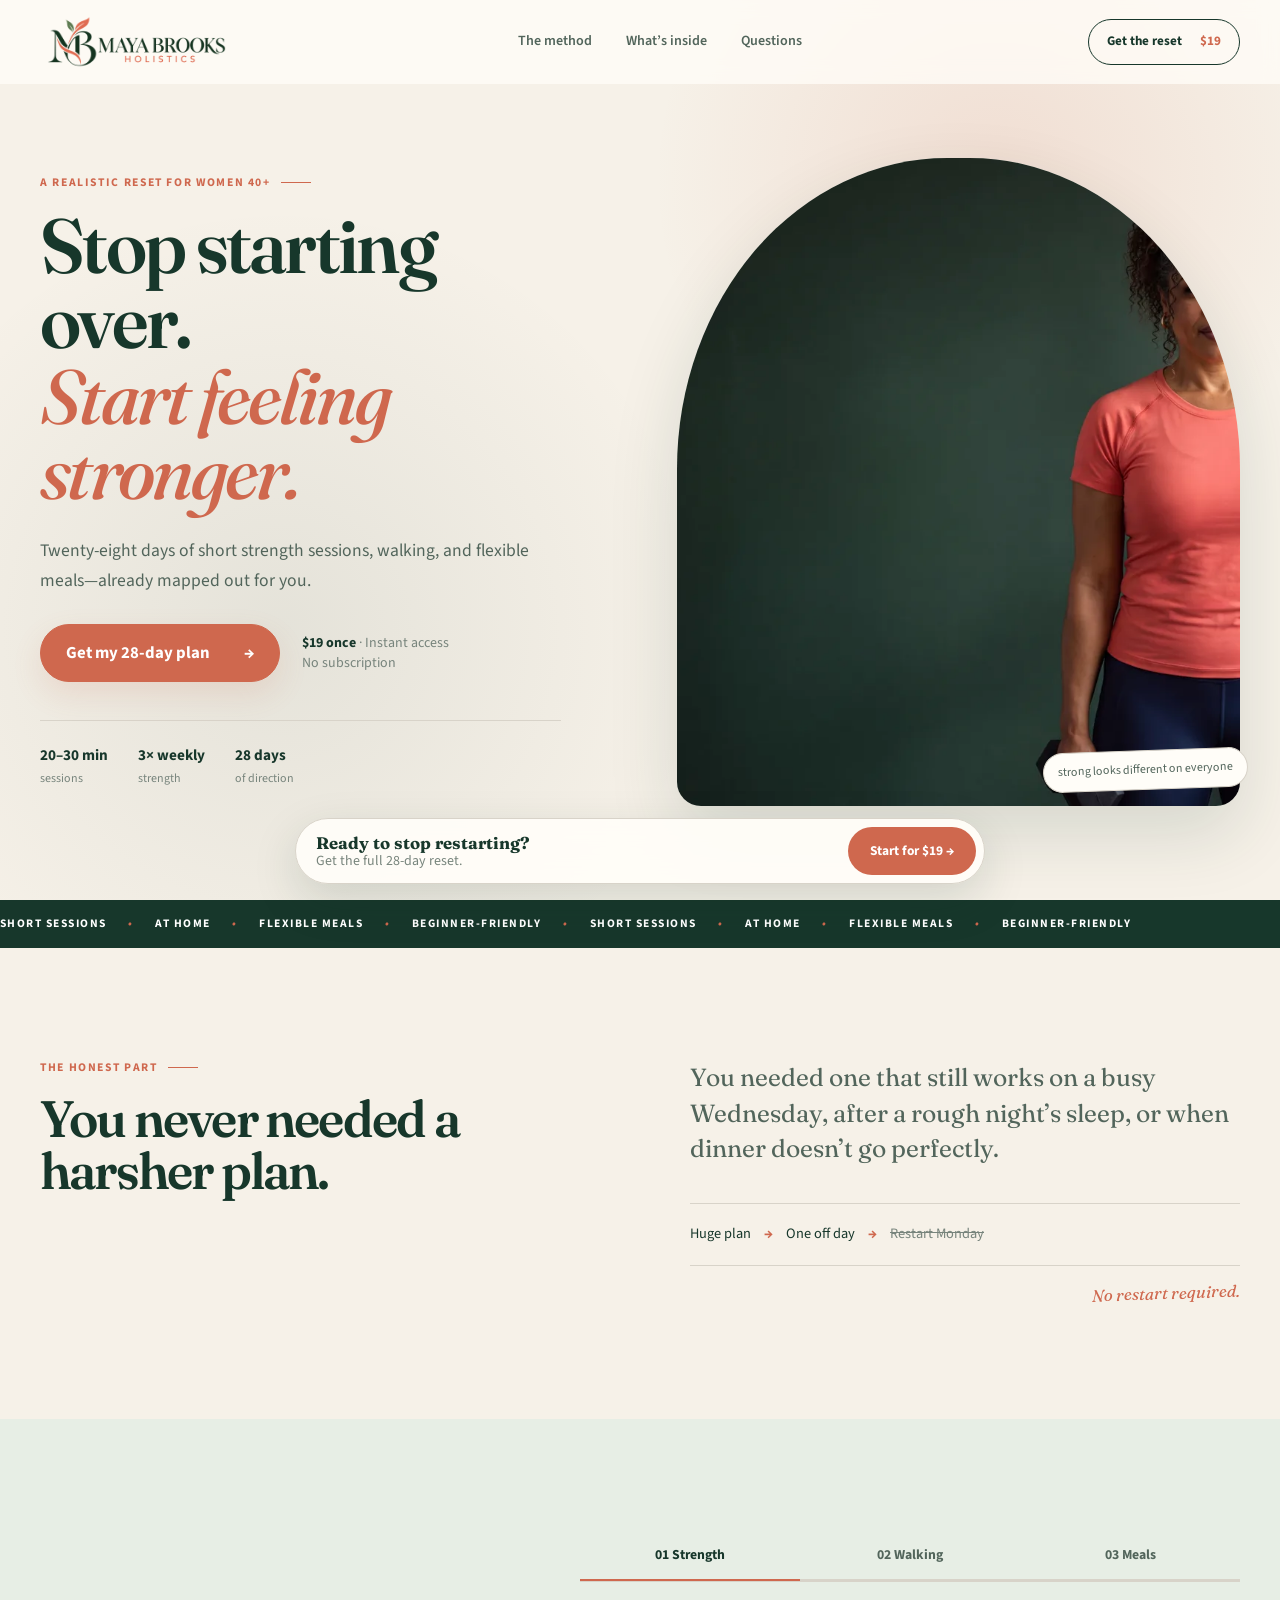
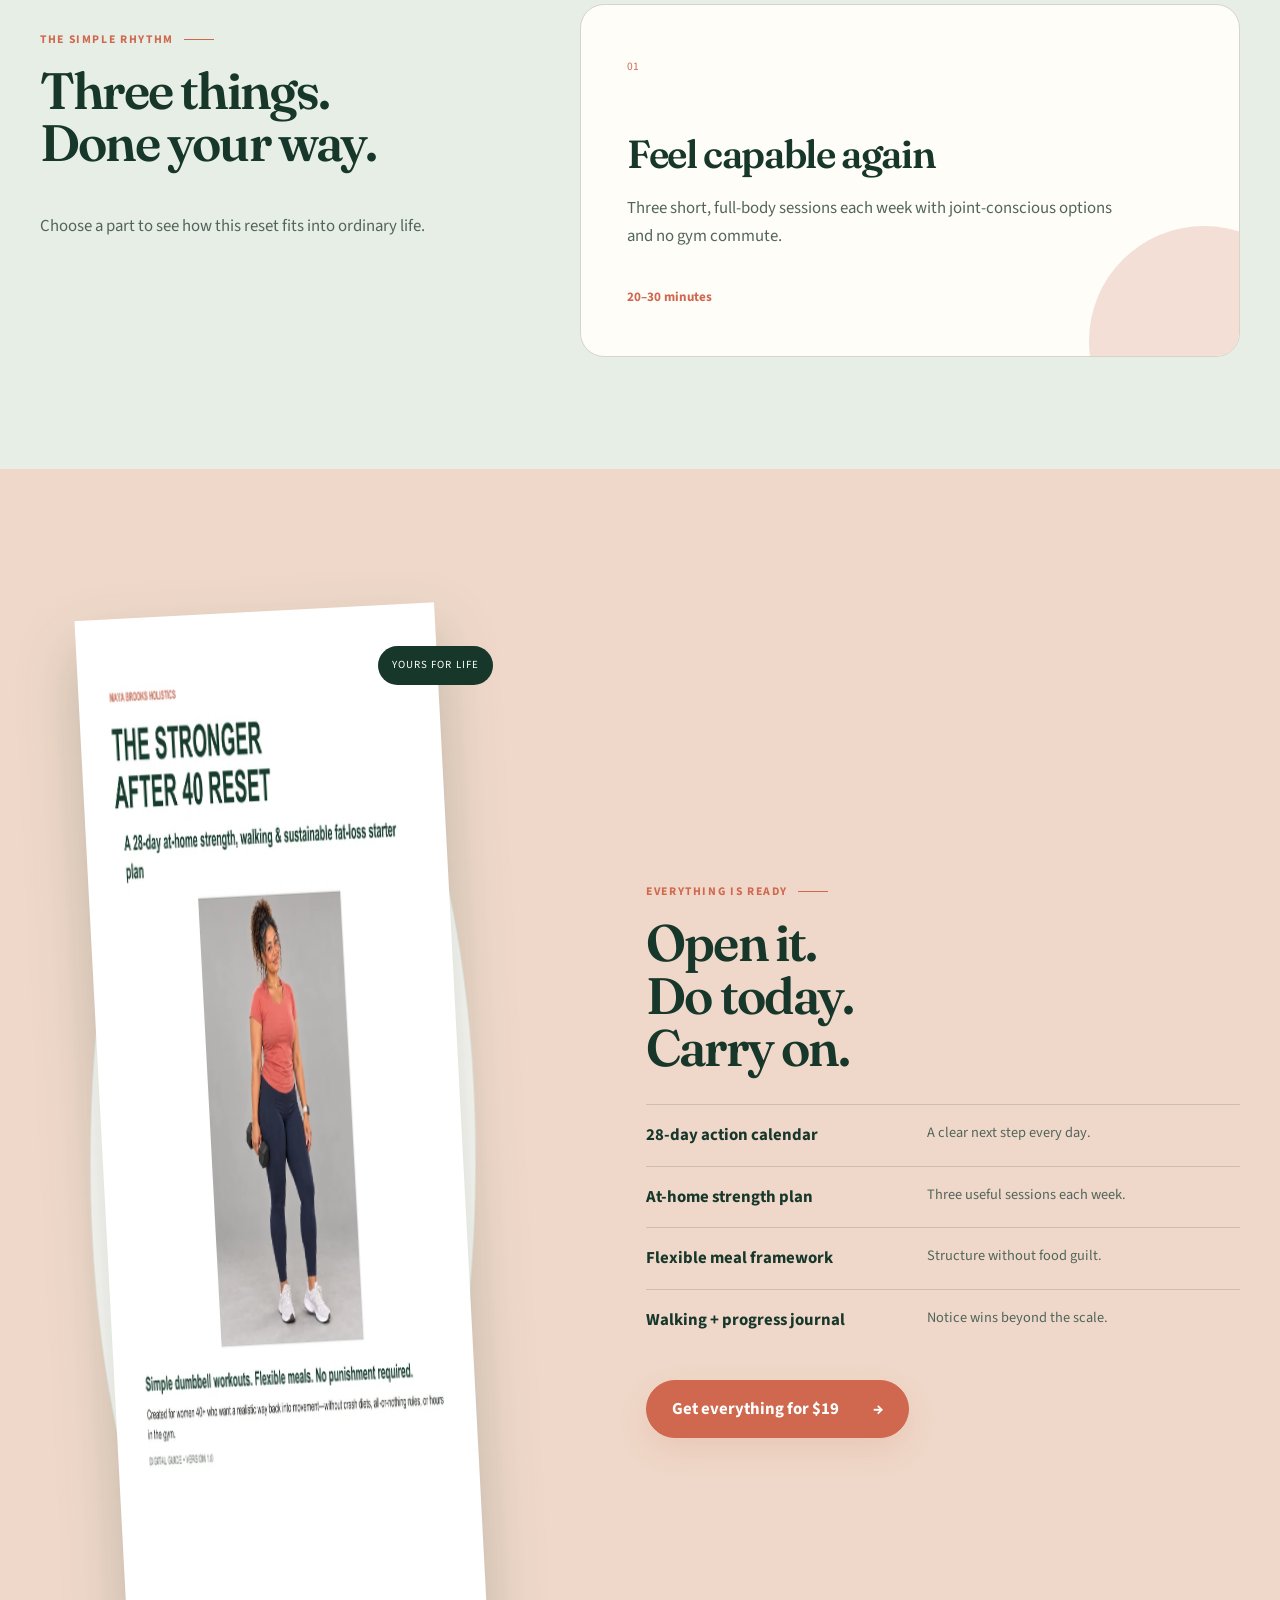
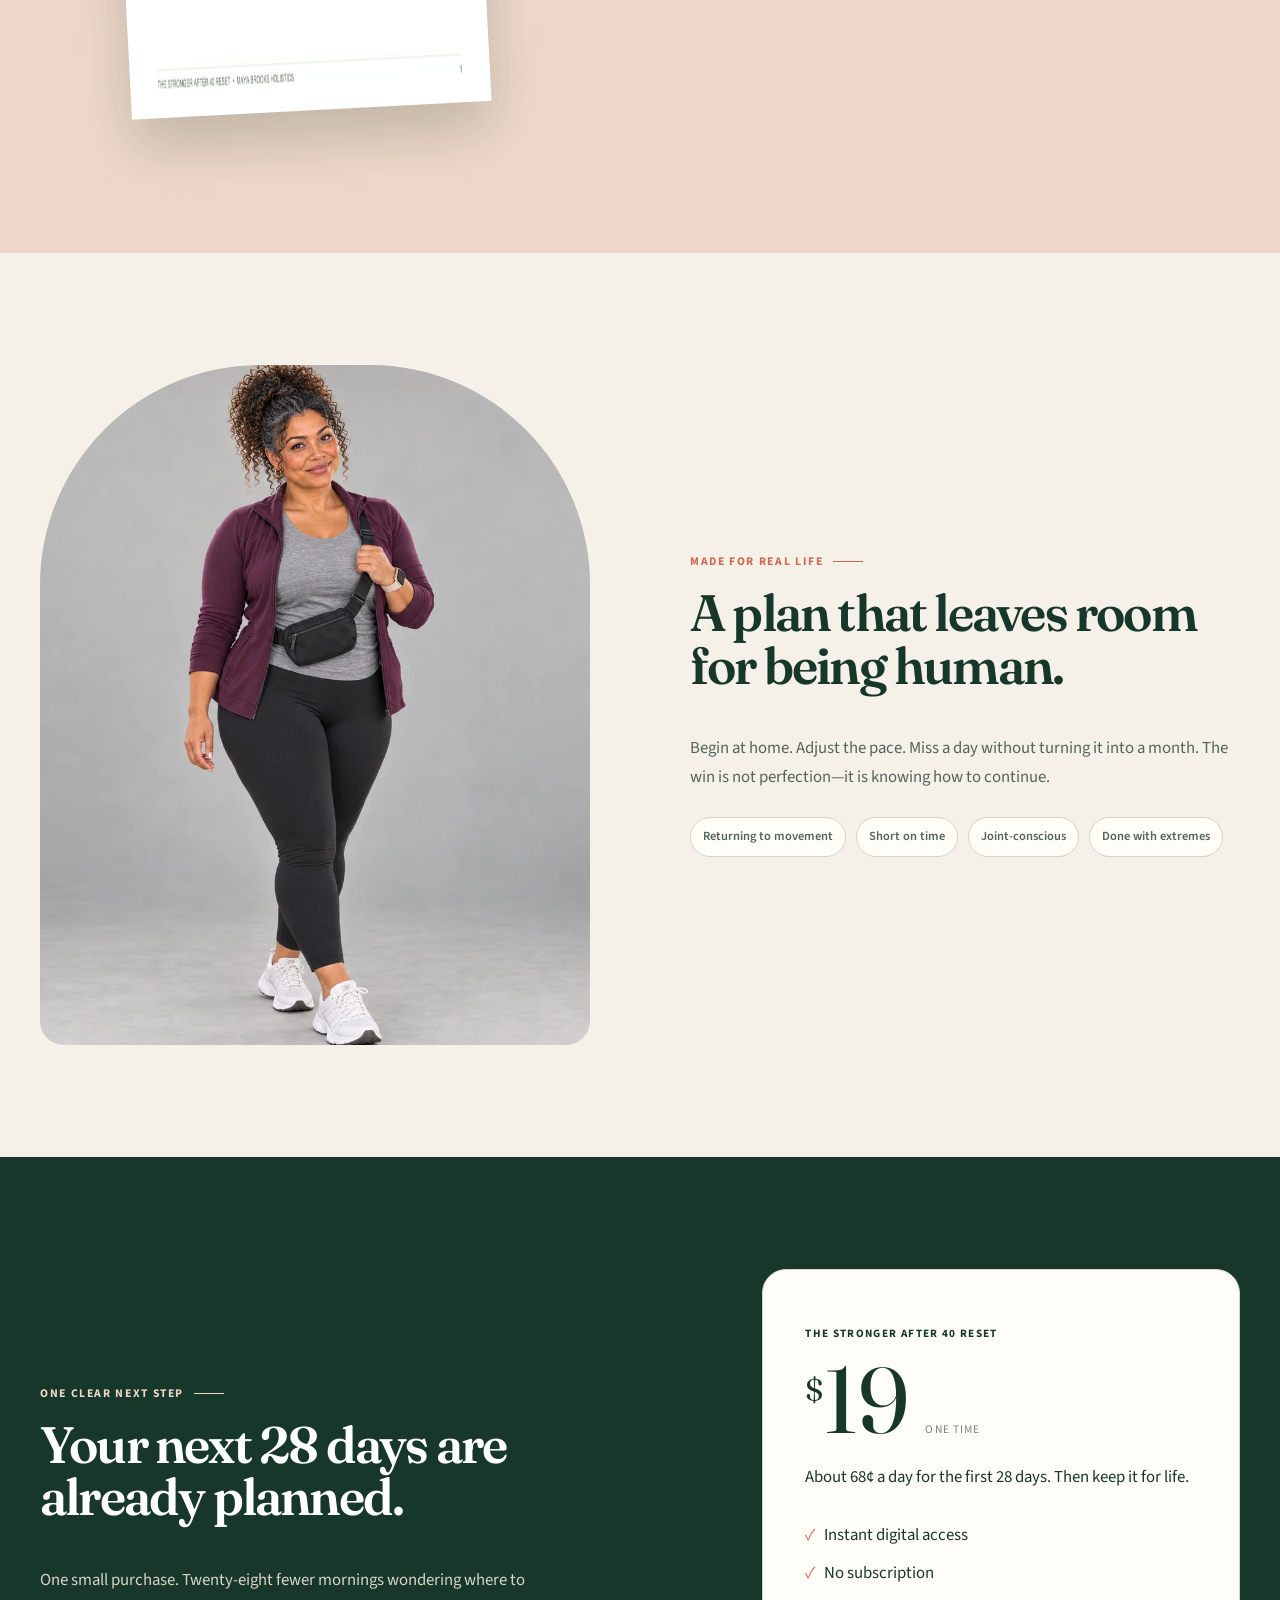
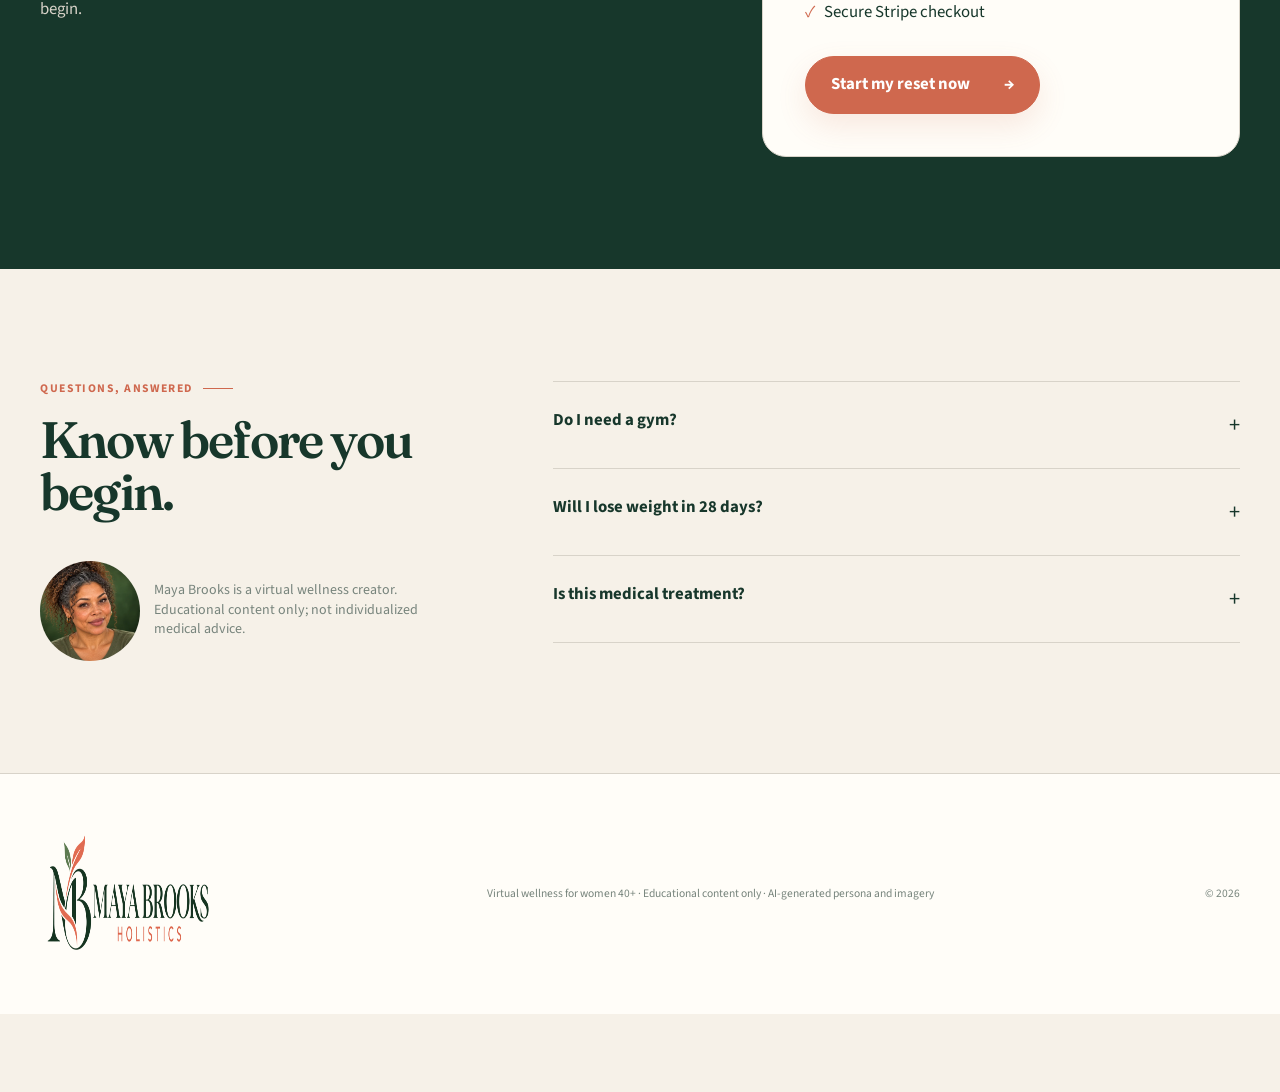
==== index.html @ c547c0dd "Rebuild site with warm editorial design system" ====
<!doctype html>
<html lang="en">
<head>
  <meta charset="utf-8"><meta name="viewport" content="width=device-width,initial-scale=1,viewport-fit=cover">
  <meta name="description" content="A beautifully simple 28-day strength, walking and flexible-meals reset for women 40+.">
  <meta property="og:title" content="The Stronger After 40 Reset"><meta property="og:description" content="Stop starting over. Start feeling stronger."><meta property="og:image" content="https://realspotlightpr.github.io/maya-brooks-holistics/assets/maya-hero-desktop.webp">
  <title>The Stronger After 40 Reset | Maya Brooks Holistics</title>
  <script>if(matchMedia('(min-width:901px)').matches)location.replace('desktop.html');</script>
  <link rel="stylesheet" href="design.css?v=1">
</head>
<body class="mobile-page">
  <div class="progress" aria-hidden="true"></div><a class="skip" href="#main">Skip to content</a>
  <header class="nav"><a class="brand" href="#top" aria-label="Maya Brooks Holistics home"><img src="assets/maya-brooks-logo-compact.png" width="450" height="150" alt="Maya Brooks Holistics"></a><a class="nav-buy checkout-link" href="#offer">Get the reset <span>$19</span></a></header>
  <main id="main">
    <section class="mobile-hero" id="top"><div class="mobile-portrait image-zoom"><img class="parallax-image" src="assets/maya-hero-mobile.webp" width="900" height="1200" alt="Maya Brooks, virtual wellness creator" fetchpriority="high"><span class="photo-note">made for real life</span></div><div class="hero-copy reveal"><p class="eyebrow">A realistic reset for women 40+</p><h1 class="hero-title"><span class="hero-word">Stop starting over.</span> <em class="hero-word">Start feeling stronger.</em></h1><p>Twenty-eight days of short strength sessions, walking, and flexible meals—already mapped out for you.</p><a class="button magnet checkout-link" href="#offer">Get my 28-day plan <span>→</span></a><small>One-time $19 payment · Instant access · No subscription</small></div></section>
    <div class="promise-ribbon"><div>Short sessions <i>•</i> At home <i>•</i> Flexible meals <i>•</i> Beginner-friendly <i>•</i> Short sessions <i>•</i> At home <i>•</i> Flexible meals</div></div>
    <section class="intro section"><p class="eyebrow reveal">The honest part</p><h2 class="float-title">You never needed a harsher plan.</h2><p class="reading-copy reveal">You needed one that still works on a busy Wednesday, after a rough night’s sleep, or when dinner doesn’t go perfectly.</p><div class="restart-note reveal"><span>Huge plan</span><b>→</b><span>One off day</span><b>→</b><s>Restart Monday</s></div><p class="hand-note">No restart required.</p></section>
    <section class="method section" id="method"><div class="section-heading reveal"><p class="eyebrow">The simple rhythm</p><h2 class="float-title">Three things.<br>Done your way.</h2><p>Tap each part to see how the reset fits into ordinary life.</p></div><div class="method-component reveal"><div class="method-tabs" role="tablist" aria-label="The three parts of the reset"><button class="method-tab" role="tab" aria-selected="true" data-tab="strength">Strength</button><button class="method-tab" role="tab" aria-selected="false" data-tab="walking">Walking</button><button class="method-tab" role="tab" aria-selected="false" data-tab="meals">Meals</button></div><div class="method-panel card" data-panel="strength"><span>01</span><h3>Feel capable again</h3><p>Three short, full-body sessions each week with joint-conscious options and no gym commute.</p><strong>20–30 minutes</strong></div><div class="method-panel card" data-panel="walking" hidden><span>02</span><h3>Build a habit that travels</h3><p>Walking gives you a reliable “I still did something” win on the days life gets crowded.</p><strong>Your pace, your route</strong></div><div class="method-panel card" data-panel="meals" hidden><span>03</span><h3>Eat like a human</h3><p>A flexible plate framework helps you build satisfying meals without banning foods you love.</p><strong>No complicated math</strong></div></div></section>
    <section class="visual-story section"><div class="guide-visual reveal"><div class="soft-orbit" aria-hidden="true"></div><img src="assets/reset-cover.webp" width="800" height="1100" alt="The Stronger After 40 Reset program cover" loading="lazy"><span class="keep-badge">Yours for life</span></div><div class="guide-copy reveal"><p class="eyebrow">Everything is ready</p><h2 class="float-title">Open it.<br>Do today.<br>Carry on.</h2><ul><li><b>28-day action calendar</b><span>Know exactly what comes next.</span></li><li><b>At-home strength plan</b><span>Simple, useful movement.</span></li><li><b>Flexible meal framework</b><span>Structure without food guilt.</span></li><li><b>Walking + progress journal</b><span>Notice wins beyond the scale.</span></li></ul></div></section>
    <section class="fit section"><div class="fit-photo image-zoom reveal"><img src="assets/maya-walking.webp" width="900" height="1200" alt="Maya dressed for an everyday walk" loading="lazy"></div><div class="fit-copy reveal"><p class="eyebrow">This will feel familiar</p><h2 class="float-title">Built for imperfect days.</h2><p>Begin at home. Adjust the pace. Miss a day without turning it into a month. The goal is not perfection—it is knowing how to continue.</p><div class="tags"><span class="tag">Returning to movement</span><span class="tag">Short on time</span><span class="tag">Joint-conscious</span><span class="tag">Done with extremes</span></div></div></section>
    <section class="offer section" id="offer"><p class="eyebrow reveal">One clear next step</p><h2 class="float-title">Your next 28 days are already planned.</h2><div class="price reveal"><sup>$</sup>19 <span>one time</span></div><p class="reveal">About 68¢ a day for the first 28 days. Then keep it for life.</p><a class="button light magnet checkout-link reveal" href="#offer">Start my reset now <span>→</span></a><small>Secure Stripe checkout · Instant digital access</small></section>
    <section class="faq section" id="faq"><p class="eyebrow reveal">Questions, answered</p><h2 class="float-title">Know before you begin.</h2><details><summary>Do I need a gym?<span>+</span></summary><p>No. The sessions are designed for home with simple dumbbells or household alternatives.</p></details><details><summary>Will I lose weight in 28 days?<span>+</span></summary><p>Results vary. The focus is repeatable movement, supportive eating habits, and momentum—not a rapid-weight-loss promise.</p></details><details><summary>Is this medical treatment?<span>+</span></summary><p>No. This is general educational wellness content. Talk with a qualified healthcare professional about injuries or health conditions.</p></details></section>
  </main>
  <footer><img src="assets/maya-brooks-logo-compact.png" width="450" height="150" alt="Maya Brooks Holistics"><p>Maya Brooks is a virtual wellness creator. Educational content only; not individualized medical advice. AI-generated persona and imagery.</p><p>© <span id="year"></span></p></footer>
  <div class="sticky"><span><b>28-Day Reset</b><small>$19 · yours for life</small></span><a class="checkout-link" href="#offer">Start now →</a></div>
  <script src="script.js?v=6"></script>
</body>
</html>
---- design.css ----
@import url('https://fonts.googleapis.com/css2?family=Fraunces:opsz,wght@9..144,500;9..144,600;9..144,700&family=Source+Sans+3:wght@400;500;600;700&display=swap');
:root{--bg:#f6f1e8;--surface:#fffdf8;--surface-alt:#e7eee5;--surface-warm:#efd8c9;--surface-hover:#f9f5ed;--border:#d8d3c9;--border-hover:#a9b8aa;--text:#17372b;--text-secondary:#52655b;--text-tertiary:#77847c;--accent:#cf684e;--accent-hover:#b9543d;--accent-soft:#f3dfd6;--forest:#17372b;--sage:#98ad98;--white:#ffffff;--transparent:transparent;--bg-rgb:246,241,232;--surface-rgb:255,253,248;--accent-rgb:207,104,78;--forest-rgb:23,55,43;--success:#557a5b;--error:#a64035;--warning:#a97432;--serif:"Fraunces",Georgia,serif;--sans:"Source Sans 3",Arial,sans-serif;--max:1200px}
*{box-sizing:border-box}html{scroll-behavior:smooth;scroll-padding-top:92px}body{margin:0;background:var(--bg);color:var(--text);font-family:var(--sans);font-size:1.05rem;line-height:1.7;overflow-x:hidden;padding-bottom:78px}img{display:block;max-width:100%}a{color:inherit}.skip{position:fixed;left:-999px;top:12px;z-index:999;background:var(--surface);padding:12px 16px}.skip:focus{left:12px}.progress{position:fixed;z-index:300;left:0;top:0;width:100%;height:3px;background:var(--accent);transform:scaleX(0);transform-origin:left}.nav{height:84px;position:fixed;z-index:100;inset:0 0 auto;display:flex;align-items:center;justify-content:space-between;padding:0 max(24px,calc((100vw - var(--max))/2));background:rgba(var(--surface-rgb),.78);border-bottom:1px solid var(--transparent);transition:background .3s ease,border-color .3s ease,box-shadow .3s ease;backdrop-filter:blur(10px)}.nav.scrolled{background:rgba(var(--surface-rgb),.94);border-color:var(--border);box-shadow:0 4px 24px rgba(var(--forest-rgb),.06)}.brand img{width:192px;height:auto;filter:none}.nav-links{display:flex;align-items:center;gap:34px}.nav-links a{font-size:.88rem;font-weight:600;text-decoration:none;color:var(--text-secondary);transition:color .2s}.nav-links a:hover{color:var(--accent)}.nav-buy{display:inline-flex;align-items:center;gap:18px;min-height:46px;padding:0 18px;border:1px solid var(--forest);border-radius:999px;text-decoration:none;font-size:.82rem;font-weight:700;transition:background .2s,color .2s}.nav-buy span{color:var(--accent)}.nav-buy:hover{background:var(--forest);color:var(--white)}.nav-buy:hover span{color:var(--white)}:focus-visible{outline:3px solid rgba(var(--accent-rgb),.28);outline-offset:3px}.section{padding:112px max(24px,calc((100vw - var(--max))/2))}.eyebrow{margin:0 0 18px;color:var(--accent);font-size:.73rem;line-height:1.3;font-weight:700;letter-spacing:.14em;text-transform:uppercase}.eyebrow:after{content:"";display:inline-block;width:30px;height:1px;background:var(--accent);margin:0 0 3px 10px}h1,h2,h3{font-family:var(--serif);font-weight:600;letter-spacing:-.035em;margin-top:0}h1{font-size:clamp(3.4rem,6vw,5.8rem);line-height:.98}h2{font-size:clamp(2.5rem,4vw,4.25rem);line-height:1.02}h3{font-size:1.65rem;line-height:1.15}.hero-title em{display:block;color:var(--accent);font-weight:500}.button{background:var(--accent);color:var(--white);border:1px solid var(--accent);min-height:58px;border-radius:999px;padding:0 25px;display:inline-flex;align-items:center;justify-content:space-between;gap:34px;text-decoration:none;font-weight:700;box-shadow:0 12px 30px rgba(var(--accent-rgb),.14);transition:transform .2s ease,background .2s ease,box-shadow .2s ease}.button:hover{background:var(--accent-hover);box-shadow:0 12px 30px rgba(var(--accent-rgb),.22);transform:translateY(-2px)}.button:active{transform:translateY(0) scale(.98)}.button.light{background:var(--surface);color:var(--forest);border-color:var(--surface)}.button.light:hover{background:var(--white)}.card{background:var(--surface);border:1px solid var(--border);border-radius:24px;transition:transform .3s ease,border-color .3s ease,box-shadow .3s ease}.card:hover{transform:translateY(-4px);border-color:var(--border-hover);box-shadow:0 20px 50px rgba(var(--forest-rgb),.09)}.tag{border:1px solid var(--border);border-radius:999px;background:var(--surface);color:var(--text-secondary);padding:8px 12px;font-size:.78rem;font-weight:600}.hero-word{display:block;opacity:0;transform:translateY(24px);animation:wordIn .72s cubic-bezier(.16,1,.3,1) forwards}.hero-word:nth-child(2){animation-delay:.12s}@keyframes wordIn{to{opacity:1;transform:none}}.reveal,.float-title{opacity:0;transform:translateY(22px);transition:opacity .7s cubic-bezier(.16,1,.3,1),transform .7s cubic-bezier(.16,1,.3,1)}.reveal.in-view,.float-title.in-view{opacity:1;transform:none}.image-zoom{overflow:hidden}.image-zoom img{transition:transform .7s cubic-bezier(.16,1,.3,1)}.image-zoom:hover img{transform:scale(1.025)}
.desktop-hero{min-height:790px;height:100svh;padding:118px max(32px,calc((100vw - var(--max))/2)) 54px;display:grid;grid-template-columns:.93fr 1.07fr;gap:80px;align-items:center;position:relative;overflow:hidden}.ambient{position:absolute;inset:0;background:radial-gradient(circle at 78% 20%,rgba(var(--accent-rgb),.14),var(--transparent) 28%),radial-gradient(circle at 22% 70%,rgba(var(--forest-rgb),.08),var(--transparent) 36%);animation:ambientShift 12s ease-in-out infinite alternate;pointer-events:none}@keyframes ambientShift{to{transform:scale(1.06) translate3d(1%,1%,0)}}.desktop-hero-copy,.desktop-hero-visual{position:relative;z-index:2}.desktop-hero-copy h1{margin:0 0 27px}.desktop-hero-copy>p:not(.eyebrow){max-width:580px;color:var(--text-secondary);font-size:1.1rem}.hero-actions{display:flex;align-items:center;gap:22px;margin-top:28px}.hero-actions small{color:var(--text-tertiary);line-height:1.45}.hero-actions small b{color:var(--forest)}.mini-proof{display:flex;gap:30px;border-top:1px solid var(--border);padding-top:22px;margin-top:38px}.mini-proof span{color:var(--text-tertiary);font-size:.75rem}.mini-proof b{display:block;color:var(--forest);font-size:.95rem}.desktop-hero-visual{height:min(72vh,690px)}.portrait-frame{height:100%;width:87%;margin-left:auto;border-radius:48% 48% 24px 24px;box-shadow:0 28px 70px rgba(var(--forest-rgb),.14);background:var(--surface-alt)}.portrait-frame img{width:100%;height:100%;object-fit:cover;object-position:center}.cover-float{position:absolute;left:0;bottom:18px;width:180px;transform:rotate(-4deg);filter:drop-shadow(0 20px 24px rgba(var(--forest-rgb),.2));transition:transform .35s ease}.cover-float:hover{transform:rotate(-1deg) translateY(-5px)}.cover-float span{position:absolute;right:-24px;top:18px;background:var(--accent);color:var(--white);padding:7px 10px;font-size:.62rem;text-transform:uppercase;letter-spacing:.12em}.photo-note{position:absolute;right:-8px;bottom:16px;background:var(--surface);border:1px solid var(--border);border-radius:999px;padding:9px 14px;margin:0;font-size:.75rem;color:var(--text-secondary);transform:rotate(-2deg);transition:transform .2s}.photo-note:hover{transform:rotate(0)}.promise-ribbon{overflow:hidden;background:var(--forest);color:var(--white);white-space:nowrap}.promise-ribbon div{width:max-content;padding:14px 0;text-transform:uppercase;font-size:.72rem;font-weight:700;letter-spacing:.13em;animation:ribbon 26s linear infinite}.promise-ribbon i{color:var(--accent);margin:0 18px}@keyframes ribbon{to{transform:translateX(-42%)}}
.desktop-intro{display:grid;grid-template-columns:1fr 1fr;gap:100px;align-items:start}.desktop-intro h2{max-width:560px;margin-bottom:0}.reading-copy{font-family:var(--serif);font-size:1.55rem;line-height:1.45;color:var(--text-secondary);max-width:600px;margin:0}.restart-note{margin-top:36px;border-top:1px solid var(--border);border-bottom:1px solid var(--border);padding:18px 0;display:flex;align-items:center;gap:13px;font-size:.9rem}.restart-note b{color:var(--accent)}.restart-note s{color:var(--text-tertiary)}.hand-note{font-family:var(--serif);font-style:italic;color:var(--accent);margin:13px 0 0 auto;width:max-content;transform:rotate(-2deg);transition:transform .2s}.hand-note:hover{transform:rotate(0)}.desktop-method{background:var(--surface-alt);display:grid;grid-template-columns:.8fr 1.2fr;gap:100px;align-items:center}.method-intro>p:last-child,.section-heading>p:last-child{color:var(--text-secondary);max-width:480px}.method-tabs{display:flex;border-bottom:1px solid var(--border);gap:0}.method-tab{flex:1;background:var(--transparent);color:var(--text-secondary);border:0;border-bottom:2px solid var(--border);min-height:50px;padding:0 12px;font-family:var(--sans);font-size:.86rem;font-weight:700;cursor:pointer;transition:color .2s,border-color .2s}.method-tab:hover,.method-tab[aria-selected="true"]{color:var(--text);border-color:var(--accent)}.method-panel{margin-top:22px;min-height:340px;padding:46px;position:relative;overflow:hidden}.method-panel:after{content:"";position:absolute;width:230px;height:230px;border-radius:50%;right:-80px;bottom:-100px;background:var(--accent-soft)}.method-panel>span{color:var(--accent);font-size:.72rem}.method-panel h3{font-size:2.45rem;margin:52px 0 16px;max-width:420px}.method-panel p{color:var(--text-secondary);max-width:500px}.method-panel strong{display:inline-block;margin-top:18px;color:var(--accent);font-size:.82rem}.method-panel[hidden]{display:none}.desktop-contents{display:grid;grid-template-columns:.9fr 1.1fr;gap:120px;align-items:center;background:var(--surface-warm)}.guide-visual{width:min(100%,420px);margin:auto;position:relative;padding:30px}.guide-visual>img{position:relative;z-index:2;transform:rotate(-3deg);filter:drop-shadow(0 28px 30px rgba(var(--forest-rgb),.22))}.soft-orbit{position:absolute;inset:4%;border-radius:50%;background:var(--surface);border:1px solid rgba(var(--forest-rgb),.08);animation:softPulse 6s ease-in-out infinite}@keyframes softPulse{50%{transform:scale(1.04)}}.keep-badge{position:absolute;z-index:3;right:0;top:65px;background:var(--forest);color:var(--white);border-radius:999px;padding:10px 14px;font-size:.68rem;text-transform:uppercase;letter-spacing:.1em}.guide-copy h2{margin-bottom:30px}.guide-copy ul{list-style:none;padding:0;margin:0 0 30px}.guide-copy li{display:grid;grid-template-columns:.9fr 1.1fr;gap:24px;border-top:1px solid rgba(var(--forest-rgb),.16);padding:16px 0}.guide-copy li span{color:var(--text-secondary);font-size:.9rem}.desktop-fit{display:grid;grid-template-columns:1fr 1fr;gap:100px;align-items:center}.fit-photo{height:680px;border-radius:220px 220px 24px 24px;background:var(--surface-alt)}.fit-photo img{width:100%;height:100%;object-fit:cover;object-position:center 18%}.fit-copy>p:not(.eyebrow){color:var(--text-secondary);max-width:580px}.tags{display:flex;flex-wrap:wrap;gap:10px;margin-top:26px}.desktop-offer{display:grid;grid-template-columns:1fr .78fr;gap:110px;align-items:center;background:var(--forest);color:var(--white)}.desktop-offer .eyebrow{color:var(--surface-warm)}.desktop-offer .eyebrow:after{background:var(--surface-warm)}.desktop-offer h2{max-width:650px}.desktop-offer>div>p:last-child{color:var(--border);max-width:500px}.offer-card{padding:42px;color:var(--text)}.offer-card>p:first-child{text-transform:uppercase;letter-spacing:.12em;font-size:.7rem;font-weight:700}.price{font-family:var(--serif);font-size:5.8rem;line-height:1;color:var(--forest)}.price sup{font-size:2rem}.price span{font-family:var(--sans);font-size:.72rem;text-transform:uppercase;letter-spacing:.1em;color:var(--text-tertiary)}.offer-card ul{list-style:none;padding:0;margin:24px 0}.offer-card li{padding:5px 0}.offer-card li:before{content:"✓";color:var(--accent);margin-right:9px}.desktop-faq{display:grid;grid-template-columns:.75fr 1.25fr;gap:100px}.desktop-faq h2{max-width:480px}.desktop-faq img{width:100px;height:100px;border-radius:50%;object-fit:cover;display:inline-block;vertical-align:middle}.desktop-faq small{display:inline-block;vertical-align:middle;max-width:270px;color:var(--text-tertiary);margin-left:14px;line-height:1.4}.faq details,.desktop-faq details{border-top:1px solid var(--border);padding:24px 0}.faq details:last-child,.desktop-faq details:last-child{border-bottom:1px solid var(--border)}summary{list-style:none;display:flex;justify-content:space-between;cursor:pointer;font-weight:700}summary::-webkit-details-marker{display:none}summary span{font-size:1.4rem;font-weight:400;transition:transform .2s}details[open] summary span{transform:rotate(45deg)}details p{color:var(--text-secondary);max-width:680px}footer{padding:45px max(24px,calc((100vw - var(--max))/2));display:flex;align-items:center;justify-content:space-between;gap:30px;border-top:1px solid var(--border);font-size:.72rem;color:var(--text-tertiary);background:var(--surface)}footer img{width:175px}.sticky{position:fixed;z-index:150;left:50%;bottom:16px;transform:translateX(-50%);width:min(690px,calc(100vw - 32px));display:flex;align-items:center;justify-content:space-between;padding:8px 8px 8px 20px;border:1px solid var(--border);border-radius:999px;background:rgba(var(--surface-rgb),.94);box-shadow:0 16px 46px rgba(var(--forest-rgb),.15);backdrop-filter:blur(12px)}.sticky>span{display:flex;flex-direction:column;line-height:1.2}.sticky b{font-family:var(--serif)}.sticky small{color:var(--text-tertiary)}.sticky a{background:var(--accent);color:var(--white);border-radius:999px;min-height:48px;padding:0 22px;display:flex;align-items:center;text-decoration:none;font-weight:700;font-size:.84rem}
.cover-float{display:none}.portrait-frame{width:94%}
.mobile-page{display:none}
@media(max-width:900px){.desktop-page{display:none}.mobile-page{display:block}.nav{height:70px;padding:0 18px}.brand img{width:146px}.nav-buy{min-height:42px;padding:0 13px;font-size:.72rem}.section{padding:82px 20px}.mobile-hero{padding-top:70px}.mobile-portrait{height:43svh;min-height:340px;max-height:480px;position:relative;background:var(--surface-alt)}.mobile-portrait img{width:100%;height:100%;object-fit:cover;object-position:center 25%}.mobile-portrait .photo-note{right:15px;bottom:15px;font-size:.65rem}.hero-copy{padding:34px 20px 55px;background:var(--surface)}.hero-copy h1{font-size:clamp(3.2rem,13vw,4.25rem);margin:0 0 22px}.hero-copy>p:not(.eyebrow){color:var(--text-secondary);font-size:1rem}.hero-copy .button{width:100%;margin-top:9px}.hero-copy small,.offer>small{display:block;text-align:center;color:var(--text-tertiary);font-size:.68rem;margin-top:12px}.promise-ribbon div{animation-duration:19s}.intro h2,.section-heading h2,.guide-copy h2,.fit-copy h2,.offer h2,.faq h2{font-size:clamp(2.65rem,11vw,3.4rem)}.reading-copy{font-family:var(--serif);font-size:1.3rem;line-height:1.5;color:var(--text-secondary)}.restart-note{display:grid;grid-template-columns:1fr auto 1fr;padding:16px 0}.restart-note s{grid-column:1/-1;text-align:center}.method{background:var(--surface-alt)}.method-component{margin-top:35px}.method-tabs{overflow-x:auto}.method-tab{min-width:105px}.method-panel{min-height:330px;padding:30px}.method-panel h3{font-size:2.15rem;margin-top:42px}.visual-story{background:var(--surface-warm);display:flex;flex-direction:column;gap:70px}.guide-visual{width:min(90vw,350px)}.guide-copy li{grid-template-columns:1fr;gap:3px}.fit-photo{height:520px;border-radius:180px 180px 22px 22px;margin-bottom:48px}.offer{background:var(--forest);color:var(--white);text-align:center}.offer .eyebrow{color:var(--surface-warm)}.offer .eyebrow:after{background:var(--surface-warm)}.offer .price{color:var(--surface-warm)}.offer>p{color:var(--border)}.offer .button{width:100%;margin-top:15px}.faq{background:var(--surface)}footer{display:block;padding:42px 20px 110px}footer img{width:165px;margin-bottom:22px}.sticky{left:0;bottom:0;transform:none;width:100%;border-radius:0;border-inline:0;border-bottom:0;padding:8px 10px calc(8px + env(safe-area-inset-bottom,0px))}.sticky>span{display:none}.sticky a{width:100%;justify-content:center;min-height:54px}.nav-links{display:none}.button{min-height:56px}.desktop-hero,.desktop-intro,.desktop-method,.desktop-contents,.desktop-fit,.desktop-offer,.desktop-faq{display:none}}
@media(max-width:360px){.brand img{width:130px}.nav-buy{padding-inline:10px}.hero-copy{padding-inline:17px}.hero-copy h1{font-size:3rem}.section{padding-inline:17px}}
@media(prefers-reduced-motion:reduce){*,*::before,*::after{animation-duration:.01ms!important;animation-iteration-count:1!important;transition-duration:.01ms!important;scroll-behavior:auto!important}.hero-word,.reveal,.float-title{opacity:1!important;transform:none!important}}
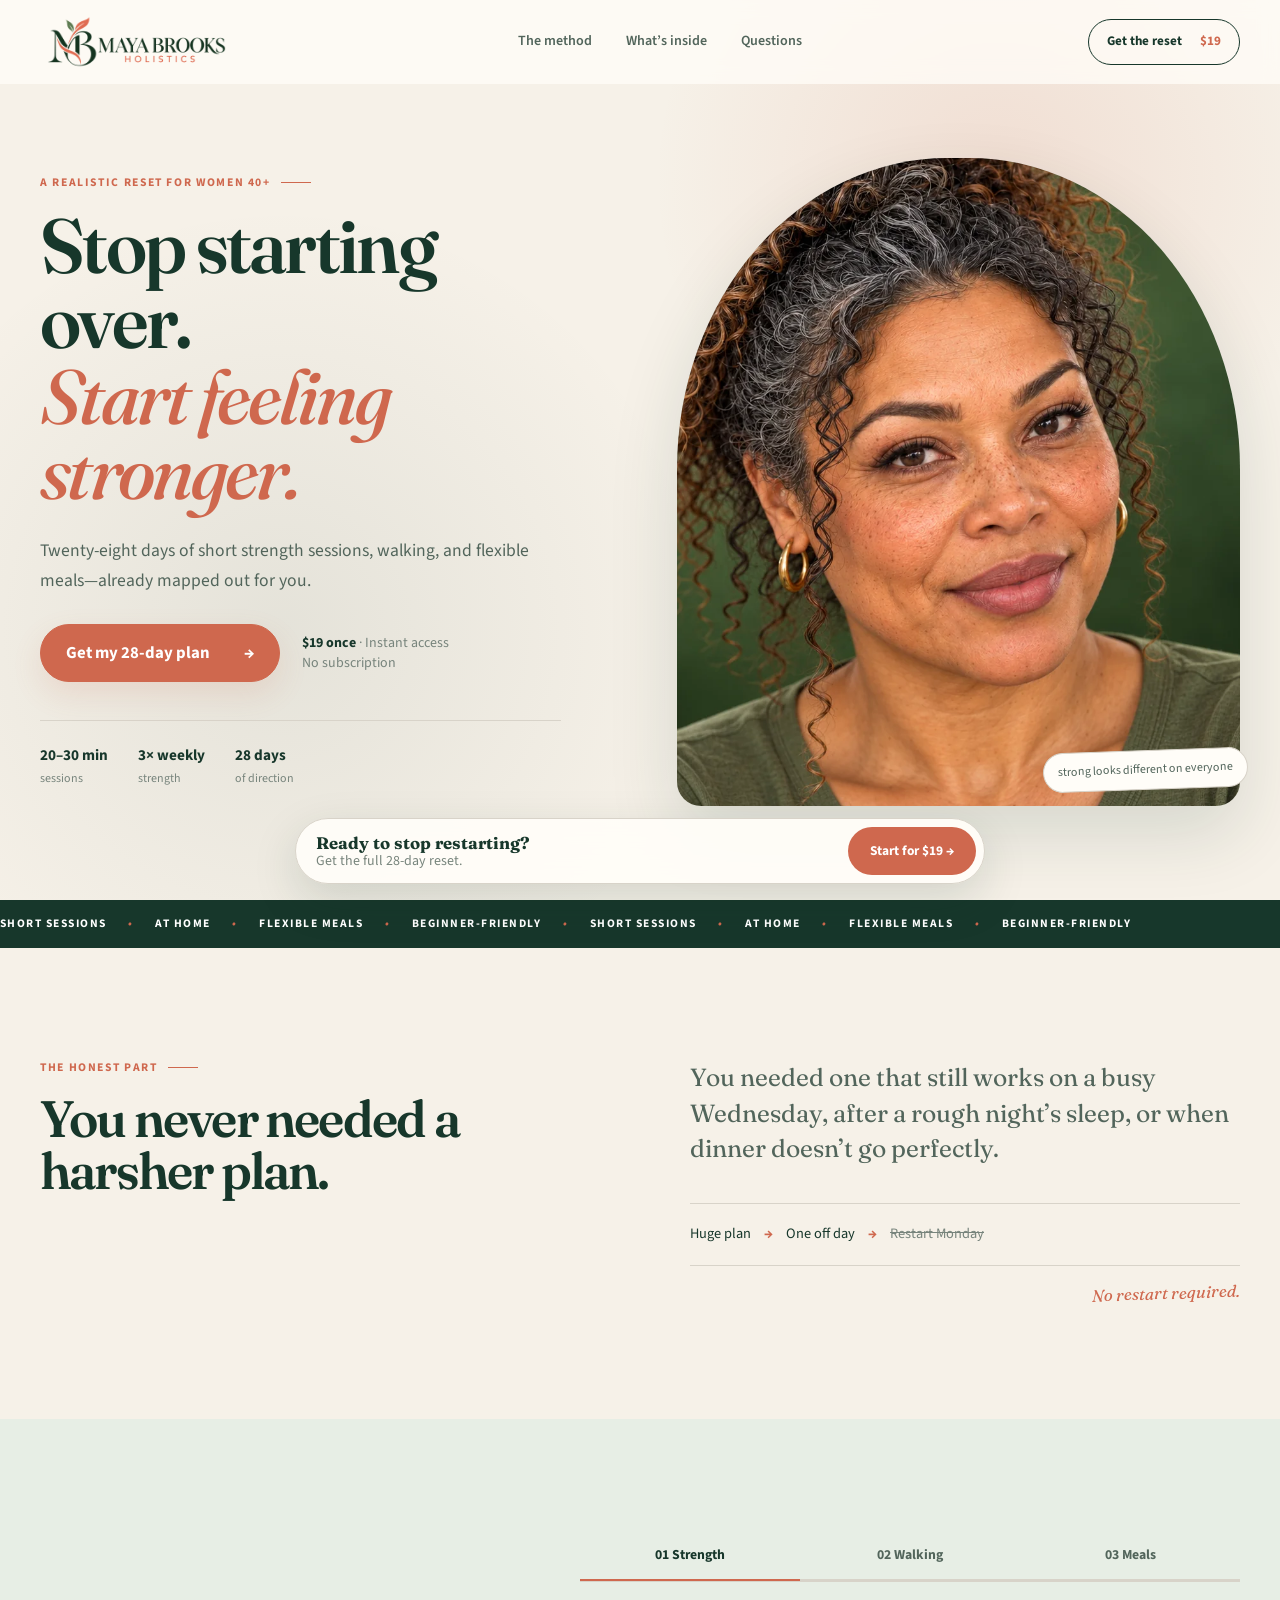
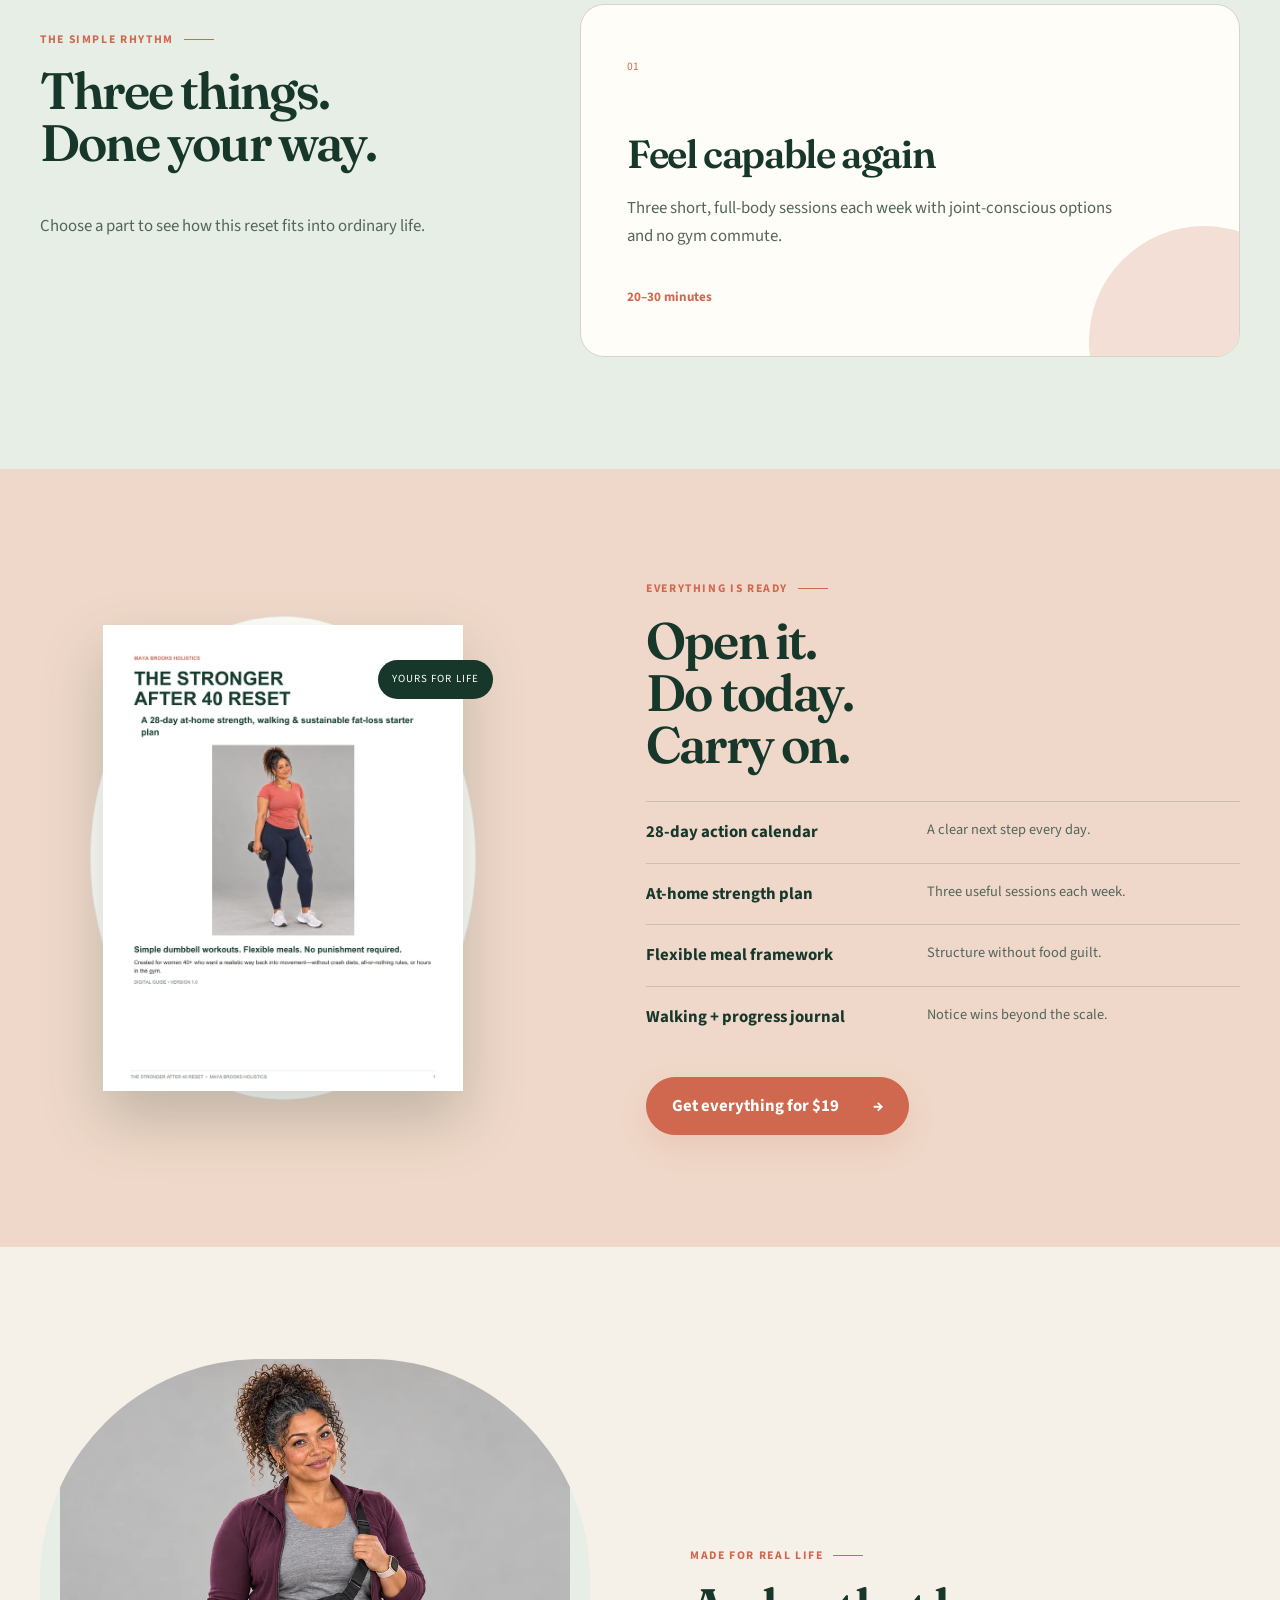
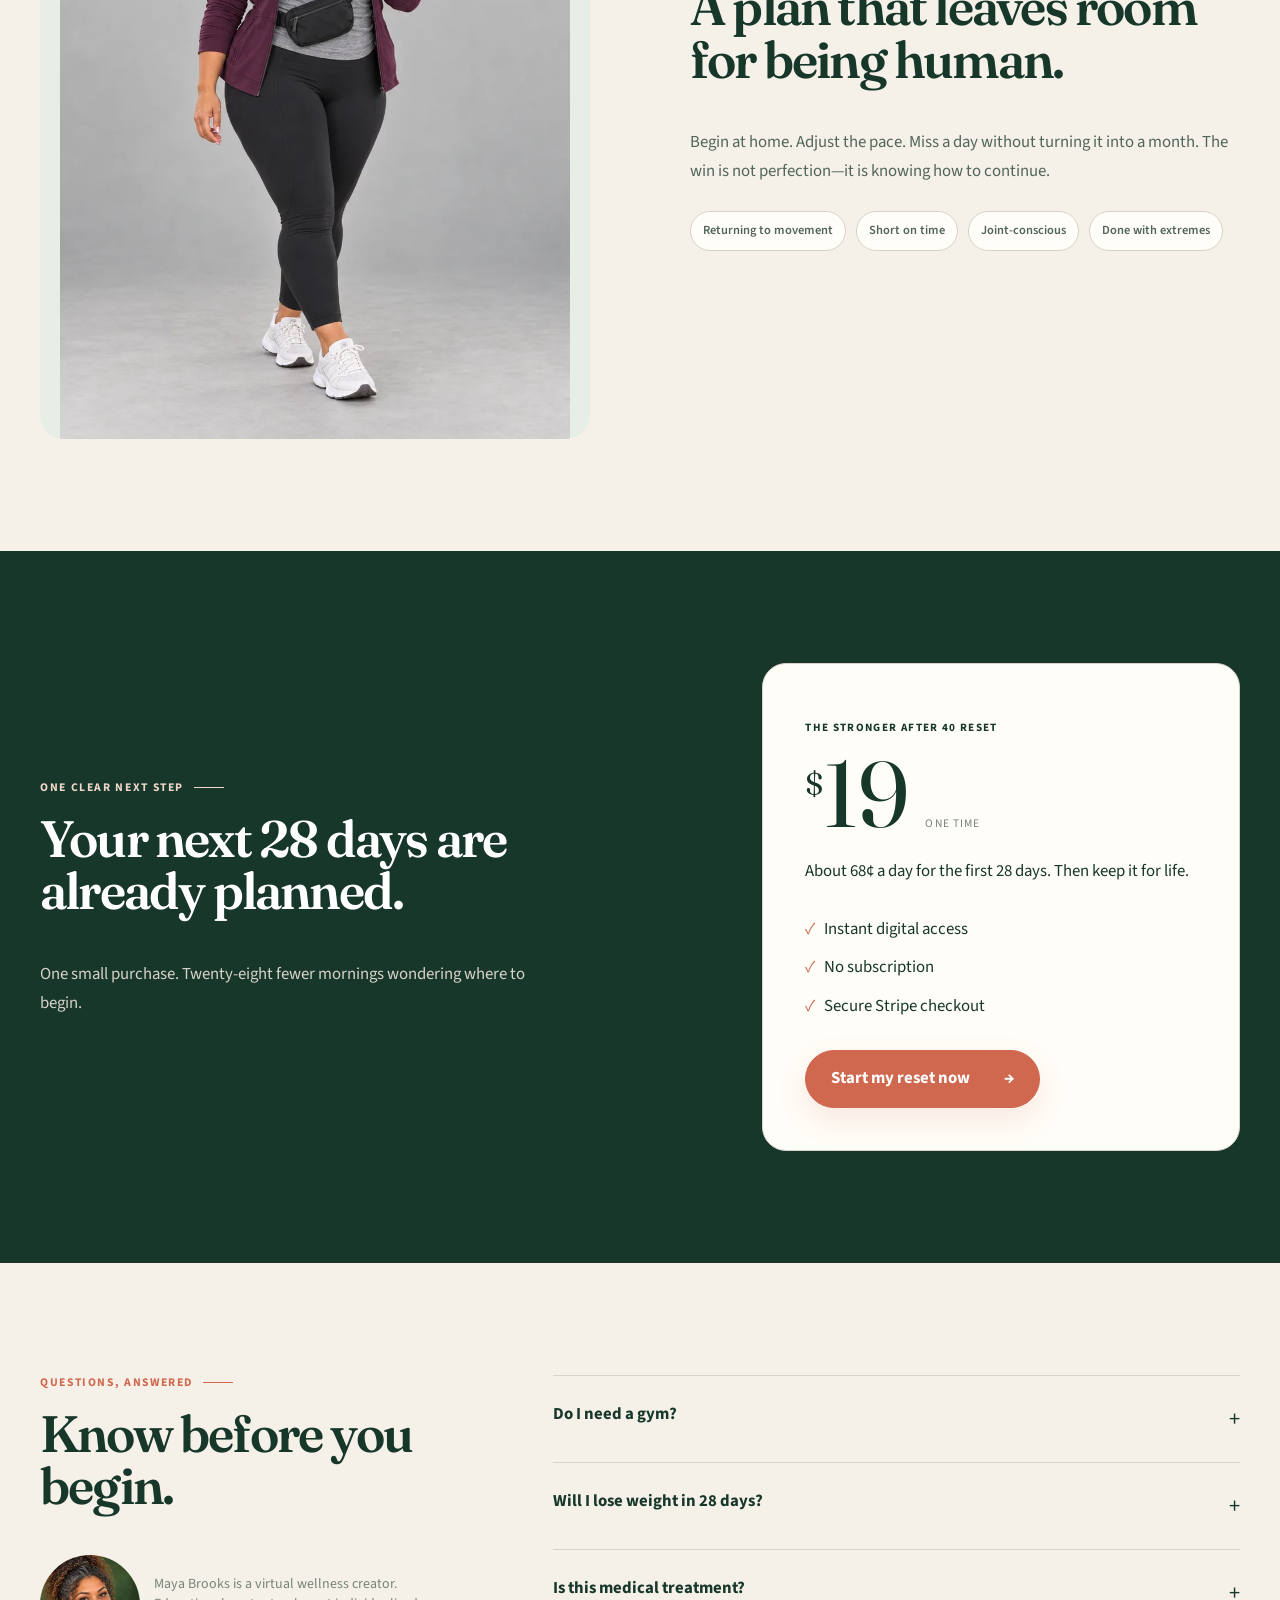
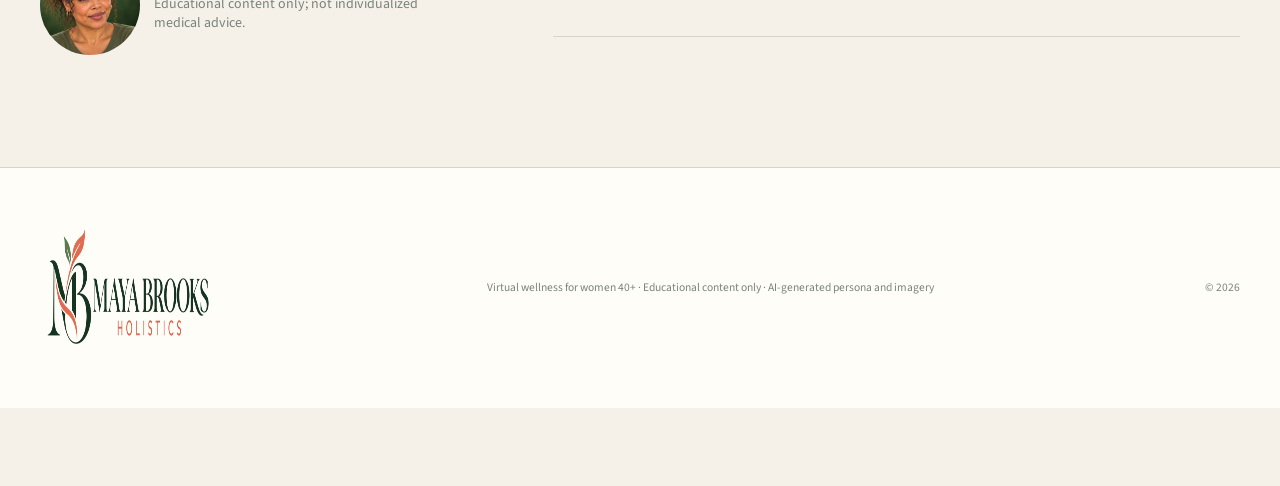
==== commit b8d36e1d: "Center portrait asset in desktop hero" ====
--- a/index.html
+++ b/index.html
@@ -1,28 +1,271 @@
 <!doctype html>
 <html lang="en">
-<head>
-  <meta charset="utf-8"><meta name="viewport" content="width=device-width,initial-scale=1,viewport-fit=cover">
-  <meta name="description" content="A beautifully simple 28-day strength, walking and flexible-meals reset for women 40+.">
-  <meta property="og:title" content="The Stronger After 40 Reset"><meta property="og:description" content="Stop starting over. Start feeling stronger."><meta property="og:image" content="https://realspotlightpr.github.io/maya-brooks-holistics/assets/maya-hero-desktop.webp">
-  <title>The Stronger After 40 Reset | Maya Brooks Holistics</title>
-  <script>if(matchMedia('(min-width:901px)').matches)location.replace('desktop.html');</script>
-  <link rel="stylesheet" href="design.css?v=1">
-</head>
-<body class="mobile-page">
-  <div class="progress" aria-hidden="true"></div><a class="skip" href="#main">Skip to content</a>
-  <header class="nav"><a class="brand" href="#top" aria-label="Maya Brooks Holistics home"><img src="assets/maya-brooks-logo-compact.png" width="450" height="150" alt="Maya Brooks Holistics"></a><a class="nav-buy checkout-link" href="#offer">Get the reset <span>$19</span></a></header>
-  <main id="main">
-    <section class="mobile-hero" id="top"><div class="mobile-portrait image-zoom"><img class="parallax-image" src="assets/maya-hero-mobile.webp" width="900" height="1200" alt="Maya Brooks, virtual wellness creator" fetchpriority="high"><span class="photo-note">made for real life</span></div><div class="hero-copy reveal"><p class="eyebrow">A realistic reset for women 40+</p><h1 class="hero-title"><span class="hero-word">Stop starting over.</span> <em class="hero-word">Start feeling stronger.</em></h1><p>Twenty-eight days of short strength sessions, walking, and flexible meals—already mapped out for you.</p><a class="button magnet checkout-link" href="#offer">Get my 28-day plan <span>→</span></a><small>One-time $19 payment · Instant access · No subscription</small></div></section>
-    <div class="promise-ribbon"><div>Short sessions <i>•</i> At home <i>•</i> Flexible meals <i>•</i> Beginner-friendly <i>•</i> Short sessions <i>•</i> At home <i>•</i> Flexible meals</div></div>
-    <section class="intro section"><p class="eyebrow reveal">The honest part</p><h2 class="float-title">You never needed a harsher plan.</h2><p class="reading-copy reveal">You needed one that still works on a busy Wednesday, after a rough night’s sleep, or when dinner doesn’t go perfectly.</p><div class="restart-note reveal"><span>Huge plan</span><b>→</b><span>One off day</span><b>→</b><s>Restart Monday</s></div><p class="hand-note">No restart required.</p></section>
-    <section class="method section" id="method"><div class="section-heading reveal"><p class="eyebrow">The simple rhythm</p><h2 class="float-title">Three things.<br>Done your way.</h2><p>Tap each part to see how the reset fits into ordinary life.</p></div><div class="method-component reveal"><div class="method-tabs" role="tablist" aria-label="The three parts of the reset"><button class="method-tab" role="tab" aria-selected="true" data-tab="strength">Strength</button><button class="method-tab" role="tab" aria-selected="false" data-tab="walking">Walking</button><button class="method-tab" role="tab" aria-selected="false" data-tab="meals">Meals</button></div><div class="method-panel card" data-panel="strength"><span>01</span><h3>Feel capable again</h3><p>Three short, full-body sessions each week with joint-conscious options and no gym commute.</p><strong>20–30 minutes</strong></div><div class="method-panel card" data-panel="walking" hidden><span>02</span><h3>Build a habit that travels</h3><p>Walking gives you a reliable “I still did something” win on the days life gets crowded.</p><strong>Your pace, your route</strong></div><div class="method-panel card" data-panel="meals" hidden><span>03</span><h3>Eat like a human</h3><p>A flexible plate framework helps you build satisfying meals without banning foods you love.</p><strong>No complicated math</strong></div></div></section>
-    <section class="visual-story section"><div class="guide-visual reveal"><div class="soft-orbit" aria-hidden="true"></div><img src="assets/reset-cover.webp" width="800" height="1100" alt="The Stronger After 40 Reset program cover" loading="lazy"><span class="keep-badge">Yours for life</span></div><div class="guide-copy reveal"><p class="eyebrow">Everything is ready</p><h2 class="float-title">Open it.<br>Do today.<br>Carry on.</h2><ul><li><b>28-day action calendar</b><span>Know exactly what comes next.</span></li><li><b>At-home strength plan</b><span>Simple, useful movement.</span></li><li><b>Flexible meal framework</b><span>Structure without food guilt.</span></li><li><b>Walking + progress journal</b><span>Notice wins beyond the scale.</span></li></ul></div></section>
-    <section class="fit section"><div class="fit-photo image-zoom reveal"><img src="assets/maya-walking.webp" width="900" height="1200" alt="Maya dressed for an everyday walk" loading="lazy"></div><div class="fit-copy reveal"><p class="eyebrow">This will feel familiar</p><h2 class="float-title">Built for imperfect days.</h2><p>Begin at home. Adjust the pace. Miss a day without turning it into a month. The goal is not perfection—it is knowing how to continue.</p><div class="tags"><span class="tag">Returning to movement</span><span class="tag">Short on time</span><span class="tag">Joint-conscious</span><span class="tag">Done with extremes</span></div></div></section>
-    <section class="offer section" id="offer"><p class="eyebrow reveal">One clear next step</p><h2 class="float-title">Your next 28 days are already planned.</h2><div class="price reveal"><sup>$</sup>19 <span>one time</span></div><p class="reveal">About 68¢ a day for the first 28 days. Then keep it for life.</p><a class="button light magnet checkout-link reveal" href="#offer">Start my reset now <span>→</span></a><small>Secure Stripe checkout · Instant digital access</small></section>
-    <section class="faq section" id="faq"><p class="eyebrow reveal">Questions, answered</p><h2 class="float-title">Know before you begin.</h2><details><summary>Do I need a gym?<span>+</span></summary><p>No. The sessions are designed for home with simple dumbbells or household alternatives.</p></details><details><summary>Will I lose weight in 28 days?<span>+</span></summary><p>Results vary. The focus is repeatable movement, supportive eating habits, and momentum—not a rapid-weight-loss promise.</p></details><details><summary>Is this medical treatment?<span>+</span></summary><p>No. This is general educational wellness content. Talk with a qualified healthcare professional about injuries or health conditions.</p></details></section>
-  </main>
-  <footer><img src="assets/maya-brooks-logo-compact.png" width="450" height="150" alt="Maya Brooks Holistics"><p>Maya Brooks is a virtual wellness creator. Educational content only; not individualized medical advice. AI-generated persona and imagery.</p><p>© <span id="year"></span></p></footer>
-  <div class="sticky"><span><b>28-Day Reset</b><small>$19 · yours for life</small></span><a class="checkout-link" href="#offer">Start now →</a></div>
-  <script src="script.js?v=6"></script>
-</body>
+  <head>
+    <meta charset="utf-8" />
+    <meta
+      name="viewport"
+      content="width=device-width,initial-scale=1,viewport-fit=cover"
+    />
+    <meta
+      name="description"
+      content="A beautifully simple 28-day strength, walking and flexible-meals reset for women 40+."
+    />
+    <meta property="og:title" content="The Stronger After 40 Reset" />
+    <meta
+      property="og:description"
+      content="Stop starting over. Start feeling stronger."
+    />
+    <meta
+      property="og:image"
+      content="https://realspotlightpr.github.io/maya-brooks-holistics/assets/maya-hero-desktop.webp"
+    />
+    <title>The Stronger After 40 Reset | Maya Brooks Holistics</title>
+    <script>
+      if (matchMedia("(min-width:901px)").matches)
+        location.replace("desktop.html");
+    </script>
+    <link rel="stylesheet" href="design.css?v=3" />
+  </head>
+  <body class="mobile-page">
+    <div class="progress" aria-hidden="true"></div>
+    <a class="skip" href="#main">Skip to content</a>
+    <header class="nav">
+      <a class="brand" href="#top" aria-label="Maya Brooks Holistics home"
+        ><img
+          src="assets/maya-brooks-logo-compact.png"
+          width="450"
+          height="150"
+          alt="Maya Brooks Holistics" /></a
+      ><a class="nav-buy checkout-link" href="#offer"
+        >Get the reset <span>$19</span></a
+      >
+    </header>
+    <main id="main">
+      <section class="mobile-hero" id="top">
+        <div class="mobile-portrait image-zoom">
+          <img
+            class="parallax-image"
+            src="assets/maya-hero-mobile.webp"
+            width="900"
+            height="1200"
+            alt="Maya Brooks, virtual wellness creator"
+            fetchpriority="high"
+          /><span class="photo-note">made for real life</span>
+        </div>
+        <div class="hero-copy reveal">
+          <p class="eyebrow">A realistic reset for women 40+</p>
+          <h1 class="hero-title">
+            <span class="hero-word">Stop starting over.</span>
+            <em class="hero-word">Start feeling stronger.</em>
+          </h1>
+          <p>
+            Twenty-eight days of short strength sessions, walking, and flexible
+            meals—already mapped out for you.
+          </p>
+          <a class="button magnet checkout-link" href="#offer"
+            >Get my 28-day plan <span>→</span></a
+          ><small
+            >One-time $19 payment · Instant access · No subscription</small
+          >
+        </div>
+      </section>
+      <div class="promise-ribbon">
+        <div>
+          Short sessions <i>•</i> At home <i>•</i> Flexible meals
+          <i>•</i> Beginner-friendly <i>•</i> Short sessions <i>•</i> At home
+          <i>•</i> Flexible meals
+        </div>
+      </div>
+      <section class="intro section">
+        <p class="eyebrow reveal">The honest part</p>
+        <h2 class="float-title">You never needed a harsher plan.</h2>
+        <p class="reading-copy reveal">
+          You needed one that still works on a busy Wednesday, after a rough
+          night’s sleep, or when dinner doesn’t go perfectly.
+        </p>
+        <div class="restart-note reveal">
+          <span>Huge plan</span><b>→</b><span>One off day</span><b>→</b
+          ><s>Restart Monday</s>
+        </div>
+        <p class="hand-note">No restart required.</p>
+      </section>
+      <section class="method section" id="method">
+        <div class="section-heading reveal">
+          <p class="eyebrow">The simple rhythm</p>
+          <h2 class="float-title">Three things.<br />Done your way.</h2>
+          <p>Tap each part to see how the reset fits into ordinary life.</p>
+        </div>
+        <div class="method-component reveal">
+          <div
+            class="method-tabs"
+            role="tablist"
+            aria-label="The three parts of the reset"
+          >
+            <button
+              class="method-tab"
+              role="tab"
+              aria-selected="true"
+              data-tab="strength"
+            >
+              Strength</button
+            ><button
+              class="method-tab"
+              role="tab"
+              aria-selected="false"
+              data-tab="walking"
+            >
+              Walking</button
+            ><button
+              class="method-tab"
+              role="tab"
+              aria-selected="false"
+              data-tab="meals"
+            >
+              Meals
+            </button>
+          </div>
+          <div class="method-panel card" data-panel="strength">
+            <span>01</span>
+            <h3>Feel capable again</h3>
+            <p>
+              Three short, full-body sessions each week with joint-conscious
+              options and no gym commute.
+            </p>
+            <strong>20–30 minutes</strong>
+          </div>
+          <div class="method-panel card" data-panel="walking" hidden>
+            <span>02</span>
+            <h3>Build a habit that travels</h3>
+            <p>
+              Walking gives you a reliable “I still did something” win on the
+              days life gets crowded.
+            </p>
+            <strong>Your pace, your route</strong>
+          </div>
+          <div class="method-panel card" data-panel="meals" hidden>
+            <span>03</span>
+            <h3>Eat like a human</h3>
+            <p>
+              A flexible plate framework helps you build satisfying meals
+              without banning foods you love.
+            </p>
+            <strong>No complicated math</strong>
+          </div>
+        </div>
+      </section>
+      <section class="visual-story section">
+        <div class="guide-visual reveal">
+          <div class="soft-orbit" aria-hidden="true"></div>
+          <img
+            src="assets/reset-cover.webp"
+            width="800"
+            height="1100"
+            alt="The Stronger After 40 Reset program cover"
+            loading="lazy"
+          /><span class="keep-badge">Yours for life</span>
+        </div>
+        <div class="guide-copy reveal">
+          <p class="eyebrow">Everything is ready</p>
+          <h2 class="float-title">Open it.<br />Do today.<br />Carry on.</h2>
+          <ul>
+            <li>
+              <b>28-day action calendar</b
+              ><span>Know exactly what comes next.</span>
+            </li>
+            <li>
+              <b>At-home strength plan</b><span>Simple, useful movement.</span>
+            </li>
+            <li>
+              <b>Flexible meal framework</b
+              ><span>Structure without food guilt.</span>
+            </li>
+            <li>
+              <b>Walking + progress journal</b
+              ><span>Notice wins beyond the scale.</span>
+            </li>
+          </ul>
+        </div>
+      </section>
+      <section class="fit section">
+        <div class="fit-photo image-zoom reveal">
+          <img
+            src="assets/maya-walking.webp"
+            width="900"
+            height="1200"
+            alt="Maya dressed for an everyday walk"
+            loading="lazy"
+          />
+        </div>
+        <div class="fit-copy reveal">
+          <p class="eyebrow">This will feel familiar</p>
+          <h2 class="float-title">Built for imperfect days.</h2>
+          <p>
+            Begin at home. Adjust the pace. Miss a day without turning it into a
+            month. The goal is not perfection—it is knowing how to continue.
+          </p>
+          <div class="tags">
+            <span class="tag">Returning to movement</span
+            ><span class="tag">Short on time</span
+            ><span class="tag">Joint-conscious</span
+            ><span class="tag">Done with extremes</span>
+          </div>
+        </div>
+      </section>
+      <section class="offer section" id="offer">
+        <p class="eyebrow reveal">One clear next step</p>
+        <h2 class="float-title">Your next 28 days are already planned.</h2>
+        <div class="price reveal"><sup>$</sup>19 <span>one time</span></div>
+        <p class="reveal">
+          About 68¢ a day for the first 28 days. Then keep it for life.
+        </p>
+        <a class="button light magnet checkout-link reveal" href="#offer"
+          >Start my reset now <span>→</span></a
+        ><small>Secure Stripe checkout · Instant digital access</small>
+      </section>
+      <section class="faq section" id="faq">
+        <p class="eyebrow reveal">Questions, answered</p>
+        <h2 class="float-title">Know before you begin.</h2>
+        <details>
+          <summary>Do I need a gym?<span>+</span></summary>
+          <p>
+            No. The sessions are designed for home with simple dumbbells or
+            household alternatives.
+          </p>
+        </details>
+        <details>
+          <summary>Will I lose weight in 28 days?<span>+</span></summary>
+          <p>
+            Results vary. The focus is repeatable movement, supportive eating
+            habits, and momentum—not a rapid-weight-loss promise.
+          </p>
+        </details>
+        <details>
+          <summary>Is this medical treatment?<span>+</span></summary>
+          <p>
+            No. This is general educational wellness content. Talk with a
+            qualified healthcare professional about injuries or health
+            conditions.
+          </p>
+        </details>
+      </section>
+    </main>
+    <footer>
+      <img
+        src="assets/maya-brooks-logo-compact.png"
+        width="450"
+        height="150"
+        alt="Maya Brooks Holistics"
+      />
+      <p>
+        Maya Brooks is a virtual wellness creator. Educational content only; not
+        individualized medical advice. AI-generated persona and imagery.
+      </p>
+      <p>© <span id="year"></span></p>
+    </footer>
+    <div class="sticky">
+      <span><b>28-Day Reset</b><small>$19 · yours for life</small></span
+      ><a class="checkout-link" href="#offer">Start now →</a>
+    </div>
+    <script src="script.js?v=6"></script>
+  </body>
 </html>
--- a/design.css
+++ b/design.css
@@ -3,8 +3,9 @@
 *{box-sizing:border-box}html{scroll-behavior:smooth;scroll-padding-top:92px}body{margin:0;background:var(--bg);color:var(--text);font-family:var(--sans);font-size:1.05rem;line-height:1.7;overflow-x:hidden;padding-bottom:78px}img{display:block;max-width:100%}a{color:inherit}.skip{position:fixed;left:-999px;top:12px;z-index:999;background:var(--surface);padding:12px 16px}.skip:focus{left:12px}.progress{position:fixed;z-index:300;left:0;top:0;width:100%;height:3px;background:var(--accent);transform:scaleX(0);transform-origin:left}.nav{height:84px;position:fixed;z-index:100;inset:0 0 auto;display:flex;align-items:center;justify-content:space-between;padding:0 max(24px,calc((100vw - var(--max))/2));background:rgba(var(--surface-rgb),.78);border-bottom:1px solid var(--transparent);transition:background .3s ease,border-color .3s ease,box-shadow .3s ease;backdrop-filter:blur(10px)}.nav.scrolled{background:rgba(var(--surface-rgb),.94);border-color:var(--border);box-shadow:0 4px 24px rgba(var(--forest-rgb),.06)}.brand img{width:192px;height:auto;filter:none}.nav-links{display:flex;align-items:center;gap:34px}.nav-links a{font-size:.88rem;font-weight:600;text-decoration:none;color:var(--text-secondary);transition:color .2s}.nav-links a:hover{color:var(--accent)}.nav-buy{display:inline-flex;align-items:center;gap:18px;min-height:46px;padding:0 18px;border:1px solid var(--forest);border-radius:999px;text-decoration:none;font-size:.82rem;font-weight:700;transition:background .2s,color .2s}.nav-buy span{color:var(--accent)}.nav-buy:hover{background:var(--forest);color:var(--white)}.nav-buy:hover span{color:var(--white)}:focus-visible{outline:3px solid rgba(var(--accent-rgb),.28);outline-offset:3px}.section{padding:112px max(24px,calc((100vw - var(--max))/2))}.eyebrow{margin:0 0 18px;color:var(--accent);font-size:.73rem;line-height:1.3;font-weight:700;letter-spacing:.14em;text-transform:uppercase}.eyebrow:after{content:"";display:inline-block;width:30px;height:1px;background:var(--accent);margin:0 0 3px 10px}h1,h2,h3{font-family:var(--serif);font-weight:600;letter-spacing:-.035em;margin-top:0}h1{font-size:clamp(3.4rem,6vw,5.8rem);line-height:.98}h2{font-size:clamp(2.5rem,4vw,4.25rem);line-height:1.02}h3{font-size:1.65rem;line-height:1.15}.hero-title em{display:block;color:var(--accent);font-weight:500}.button{background:var(--accent);color:var(--white);border:1px solid var(--accent);min-height:58px;border-radius:999px;padding:0 25px;display:inline-flex;align-items:center;justify-content:space-between;gap:34px;text-decoration:none;font-weight:700;box-shadow:0 12px 30px rgba(var(--accent-rgb),.14);transition:transform .2s ease,background .2s ease,box-shadow .2s ease}.button:hover{background:var(--accent-hover);box-shadow:0 12px 30px rgba(var(--accent-rgb),.22);transform:translateY(-2px)}.button:active{transform:translateY(0) scale(.98)}.button.light{background:var(--surface);color:var(--forest);border-color:var(--surface)}.button.light:hover{background:var(--white)}.card{background:var(--surface);border:1px solid var(--border);border-radius:24px;transition:transform .3s ease,border-color .3s ease,box-shadow .3s ease}.card:hover{transform:translateY(-4px);border-color:var(--border-hover);box-shadow:0 20px 50px rgba(var(--forest-rgb),.09)}.tag{border:1px solid var(--border);border-radius:999px;background:var(--surface);color:var(--text-secondary);padding:8px 12px;font-size:.78rem;font-weight:600}.hero-word{display:block;opacity:0;transform:translateY(24px);animation:wordIn .72s cubic-bezier(.16,1,.3,1) forwards}.hero-word:nth-child(2){animation-delay:.12s}@keyframes wordIn{to{opacity:1;transform:none}}.reveal,.float-title{opacity:0;transform:translateY(22px);transition:opacity .7s cubic-bezier(.16,1,.3,1),transform .7s cubic-bezier(.16,1,.3,1)}.reveal.in-view,.float-title.in-view{opacity:1;transform:none}.image-zoom{overflow:hidden}.image-zoom img{transition:transform .7s cubic-bezier(.16,1,.3,1)}.image-zoom:hover img{transform:scale(1.025)}
 .desktop-hero{min-height:790px;height:100svh;padding:118px max(32px,calc((100vw - var(--max))/2)) 54px;display:grid;grid-template-columns:.93fr 1.07fr;gap:80px;align-items:center;position:relative;overflow:hidden}.ambient{position:absolute;inset:0;background:radial-gradient(circle at 78% 20%,rgba(var(--accent-rgb),.14),var(--transparent) 28%),radial-gradient(circle at 22% 70%,rgba(var(--forest-rgb),.08),var(--transparent) 36%);animation:ambientShift 12s ease-in-out infinite alternate;pointer-events:none}@keyframes ambientShift{to{transform:scale(1.06) translate3d(1%,1%,0)}}.desktop-hero-copy,.desktop-hero-visual{position:relative;z-index:2}.desktop-hero-copy h1{margin:0 0 27px}.desktop-hero-copy>p:not(.eyebrow){max-width:580px;color:var(--text-secondary);font-size:1.1rem}.hero-actions{display:flex;align-items:center;gap:22px;margin-top:28px}.hero-actions small{color:var(--text-tertiary);line-height:1.45}.hero-actions small b{color:var(--forest)}.mini-proof{display:flex;gap:30px;border-top:1px solid var(--border);padding-top:22px;margin-top:38px}.mini-proof span{color:var(--text-tertiary);font-size:.75rem}.mini-proof b{display:block;color:var(--forest);font-size:.95rem}.desktop-hero-visual{height:min(72vh,690px)}.portrait-frame{height:100%;width:87%;margin-left:auto;border-radius:48% 48% 24px 24px;box-shadow:0 28px 70px rgba(var(--forest-rgb),.14);background:var(--surface-alt)}.portrait-frame img{width:100%;height:100%;object-fit:cover;object-position:center}.cover-float{position:absolute;left:0;bottom:18px;width:180px;transform:rotate(-4deg);filter:drop-shadow(0 20px 24px rgba(var(--forest-rgb),.2));transition:transform .35s ease}.cover-float:hover{transform:rotate(-1deg) translateY(-5px)}.cover-float span{position:absolute;right:-24px;top:18px;background:var(--accent);color:var(--white);padding:7px 10px;font-size:.62rem;text-transform:uppercase;letter-spacing:.12em}.photo-note{position:absolute;right:-8px;bottom:16px;background:var(--surface);border:1px solid var(--border);border-radius:999px;padding:9px 14px;margin:0;font-size:.75rem;color:var(--text-secondary);transform:rotate(-2deg);transition:transform .2s}.photo-note:hover{transform:rotate(0)}.promise-ribbon{overflow:hidden;background:var(--forest);color:var(--white);white-space:nowrap}.promise-ribbon div{width:max-content;padding:14px 0;text-transform:uppercase;font-size:.72rem;font-weight:700;letter-spacing:.13em;animation:ribbon 26s linear infinite}.promise-ribbon i{color:var(--accent);margin:0 18px}@keyframes ribbon{to{transform:translateX(-42%)}}
 .desktop-intro{display:grid;grid-template-columns:1fr 1fr;gap:100px;align-items:start}.desktop-intro h2{max-width:560px;margin-bottom:0}.reading-copy{font-family:var(--serif);font-size:1.55rem;line-height:1.45;color:var(--text-secondary);max-width:600px;margin:0}.restart-note{margin-top:36px;border-top:1px solid var(--border);border-bottom:1px solid var(--border);padding:18px 0;display:flex;align-items:center;gap:13px;font-size:.9rem}.restart-note b{color:var(--accent)}.restart-note s{color:var(--text-tertiary)}.hand-note{font-family:var(--serif);font-style:italic;color:var(--accent);margin:13px 0 0 auto;width:max-content;transform:rotate(-2deg);transition:transform .2s}.hand-note:hover{transform:rotate(0)}.desktop-method{background:var(--surface-alt);display:grid;grid-template-columns:.8fr 1.2fr;gap:100px;align-items:center}.method-intro>p:last-child,.section-heading>p:last-child{color:var(--text-secondary);max-width:480px}.method-tabs{display:flex;border-bottom:1px solid var(--border);gap:0}.method-tab{flex:1;background:var(--transparent);color:var(--text-secondary);border:0;border-bottom:2px solid var(--border);min-height:50px;padding:0 12px;font-family:var(--sans);font-size:.86rem;font-weight:700;cursor:pointer;transition:color .2s,border-color .2s}.method-tab:hover,.method-tab[aria-selected="true"]{color:var(--text);border-color:var(--accent)}.method-panel{margin-top:22px;min-height:340px;padding:46px;position:relative;overflow:hidden}.method-panel:after{content:"";position:absolute;width:230px;height:230px;border-radius:50%;right:-80px;bottom:-100px;background:var(--accent-soft)}.method-panel>span{color:var(--accent);font-size:.72rem}.method-panel h3{font-size:2.45rem;margin:52px 0 16px;max-width:420px}.method-panel p{color:var(--text-secondary);max-width:500px}.method-panel strong{display:inline-block;margin-top:18px;color:var(--accent);font-size:.82rem}.method-panel[hidden]{display:none}.desktop-contents{display:grid;grid-template-columns:.9fr 1.1fr;gap:120px;align-items:center;background:var(--surface-warm)}.guide-visual{width:min(100%,420px);margin:auto;position:relative;padding:30px}.guide-visual>img{position:relative;z-index:2;transform:rotate(-3deg);filter:drop-shadow(0 28px 30px rgba(var(--forest-rgb),.22))}.soft-orbit{position:absolute;inset:4%;border-radius:50%;background:var(--surface);border:1px solid rgba(var(--forest-rgb),.08);animation:softPulse 6s ease-in-out infinite}@keyframes softPulse{50%{transform:scale(1.04)}}.keep-badge{position:absolute;z-index:3;right:0;top:65px;background:var(--forest);color:var(--white);border-radius:999px;padding:10px 14px;font-size:.68rem;text-transform:uppercase;letter-spacing:.1em}.guide-copy h2{margin-bottom:30px}.guide-copy ul{list-style:none;padding:0;margin:0 0 30px}.guide-copy li{display:grid;grid-template-columns:.9fr 1.1fr;gap:24px;border-top:1px solid rgba(var(--forest-rgb),.16);padding:16px 0}.guide-copy li span{color:var(--text-secondary);font-size:.9rem}.desktop-fit{display:grid;grid-template-columns:1fr 1fr;gap:100px;align-items:center}.fit-photo{height:680px;border-radius:220px 220px 24px 24px;background:var(--surface-alt)}.fit-photo img{width:100%;height:100%;object-fit:cover;object-position:center 18%}.fit-copy>p:not(.eyebrow){color:var(--text-secondary);max-width:580px}.tags{display:flex;flex-wrap:wrap;gap:10px;margin-top:26px}.desktop-offer{display:grid;grid-template-columns:1fr .78fr;gap:110px;align-items:center;background:var(--forest);color:var(--white)}.desktop-offer .eyebrow{color:var(--surface-warm)}.desktop-offer .eyebrow:after{background:var(--surface-warm)}.desktop-offer h2{max-width:650px}.desktop-offer>div>p:last-child{color:var(--border);max-width:500px}.offer-card{padding:42px;color:var(--text)}.offer-card>p:first-child{text-transform:uppercase;letter-spacing:.12em;font-size:.7rem;font-weight:700}.price{font-family:var(--serif);font-size:5.8rem;line-height:1;color:var(--forest)}.price sup{font-size:2rem}.price span{font-family:var(--sans);font-size:.72rem;text-transform:uppercase;letter-spacing:.1em;color:var(--text-tertiary)}.offer-card ul{list-style:none;padding:0;margin:24px 0}.offer-card li{padding:5px 0}.offer-card li:before{content:"✓";color:var(--accent);margin-right:9px}.desktop-faq{display:grid;grid-template-columns:.75fr 1.25fr;gap:100px}.desktop-faq h2{max-width:480px}.desktop-faq img{width:100px;height:100px;border-radius:50%;object-fit:cover;display:inline-block;vertical-align:middle}.desktop-faq small{display:inline-block;vertical-align:middle;max-width:270px;color:var(--text-tertiary);margin-left:14px;line-height:1.4}.faq details,.desktop-faq details{border-top:1px solid var(--border);padding:24px 0}.faq details:last-child,.desktop-faq details:last-child{border-bottom:1px solid var(--border)}summary{list-style:none;display:flex;justify-content:space-between;cursor:pointer;font-weight:700}summary::-webkit-details-marker{display:none}summary span{font-size:1.4rem;font-weight:400;transition:transform .2s}details[open] summary span{transform:rotate(45deg)}details p{color:var(--text-secondary);max-width:680px}footer{padding:45px max(24px,calc((100vw - var(--max))/2));display:flex;align-items:center;justify-content:space-between;gap:30px;border-top:1px solid var(--border);font-size:.72rem;color:var(--text-tertiary);background:var(--surface)}footer img{width:175px}.sticky{position:fixed;z-index:150;left:50%;bottom:16px;transform:translateX(-50%);width:min(690px,calc(100vw - 32px));display:flex;align-items:center;justify-content:space-between;padding:8px 8px 8px 20px;border:1px solid var(--border);border-radius:999px;background:rgba(var(--surface-rgb),.94);box-shadow:0 16px 46px rgba(var(--forest-rgb),.15);backdrop-filter:blur(12px)}.sticky>span{display:flex;flex-direction:column;line-height:1.2}.sticky b{font-family:var(--serif)}.sticky small{color:var(--text-tertiary)}.sticky a{background:var(--accent);color:var(--white);border-radius:999px;min-height:48px;padding:0 22px;display:flex;align-items:center;text-decoration:none;font-weight:700;font-size:.84rem}
-.cover-float{display:none}.portrait-frame{width:94%}
+.cover-float{display:none}.portrait-frame{width:94%}.desktop-page .portrait-frame img{content:url("assets/maya-hero-mobile.webp");object-fit:cover;object-position:center 32%}.guide-visual>img{display:block;width:100%;height:auto;max-height:none;margin-inline:auto;transform:none;object-fit:contain}.fit-photo img{object-fit:contain;background:var(--surface-alt)}
 .mobile-page{display:none}
 @media(max-width:900px){.desktop-page{display:none}.mobile-page{display:block}.nav{height:70px;padding:0 18px}.brand img{width:146px}.nav-buy{min-height:42px;padding:0 13px;font-size:.72rem}.section{padding:82px 20px}.mobile-hero{padding-top:70px}.mobile-portrait{height:43svh;min-height:340px;max-height:480px;position:relative;background:var(--surface-alt)}.mobile-portrait img{width:100%;height:100%;object-fit:cover;object-position:center 25%}.mobile-portrait .photo-note{right:15px;bottom:15px;font-size:.65rem}.hero-copy{padding:34px 20px 55px;background:var(--surface)}.hero-copy h1{font-size:clamp(3.2rem,13vw,4.25rem);margin:0 0 22px}.hero-copy>p:not(.eyebrow){color:var(--text-secondary);font-size:1rem}.hero-copy .button{width:100%;margin-top:9px}.hero-copy small,.offer>small{display:block;text-align:center;color:var(--text-tertiary);font-size:.68rem;margin-top:12px}.promise-ribbon div{animation-duration:19s}.intro h2,.section-heading h2,.guide-copy h2,.fit-copy h2,.offer h2,.faq h2{font-size:clamp(2.65rem,11vw,3.4rem)}.reading-copy{font-family:var(--serif);font-size:1.3rem;line-height:1.5;color:var(--text-secondary)}.restart-note{display:grid;grid-template-columns:1fr auto 1fr;padding:16px 0}.restart-note s{grid-column:1/-1;text-align:center}.method{background:var(--surface-alt)}.method-component{margin-top:35px}.method-tabs{overflow-x:auto}.method-tab{min-width:105px}.method-panel{min-height:330px;padding:30px}.method-panel h3{font-size:2.15rem;margin-top:42px}.visual-story{background:var(--surface-warm);display:flex;flex-direction:column;gap:70px}.guide-visual{width:min(90vw,350px)}.guide-copy li{grid-template-columns:1fr;gap:3px}.fit-photo{height:520px;border-radius:180px 180px 22px 22px;margin-bottom:48px}.offer{background:var(--forest);color:var(--white);text-align:center}.offer .eyebrow{color:var(--surface-warm)}.offer .eyebrow:after{background:var(--surface-warm)}.offer .price{color:var(--surface-warm)}.offer>p{color:var(--border)}.offer .button{width:100%;margin-top:15px}.faq{background:var(--surface)}footer{display:block;padding:42px 20px 110px}footer img{width:165px;margin-bottom:22px}.sticky{left:0;bottom:0;transform:none;width:100%;border-radius:0;border-inline:0;border-bottom:0;padding:8px 10px calc(8px + env(safe-area-inset-bottom,0px))}.sticky>span{display:none}.sticky a{width:100%;justify-content:center;min-height:54px}.nav-links{display:none}.button{min-height:56px}.desktop-hero,.desktop-intro,.desktop-method,.desktop-contents,.desktop-fit,.desktop-offer,.desktop-faq{display:none}}
+@media(max-width:900px){.mobile-portrait img{object-fit:contain;object-position:center;background:var(--forest)}.guide-visual>img{width:100%;height:auto;max-height:none}.fit-photo img{object-fit:contain}}
 @media(max-width:360px){.brand img{width:130px}.nav-buy{padding-inline:10px}.hero-copy{padding-inline:17px}.hero-copy h1{font-size:3rem}.section{padding-inline:17px}}
 @media(prefers-reduced-motion:reduce){*,*::before,*::after{animation-duration:.01ms!important;animation-iteration-count:1!important;transition-duration:.01ms!important;scroll-behavior:auto!important}.hero-word,.reveal,.float-title{opacity:1!important;transform:none!important}}
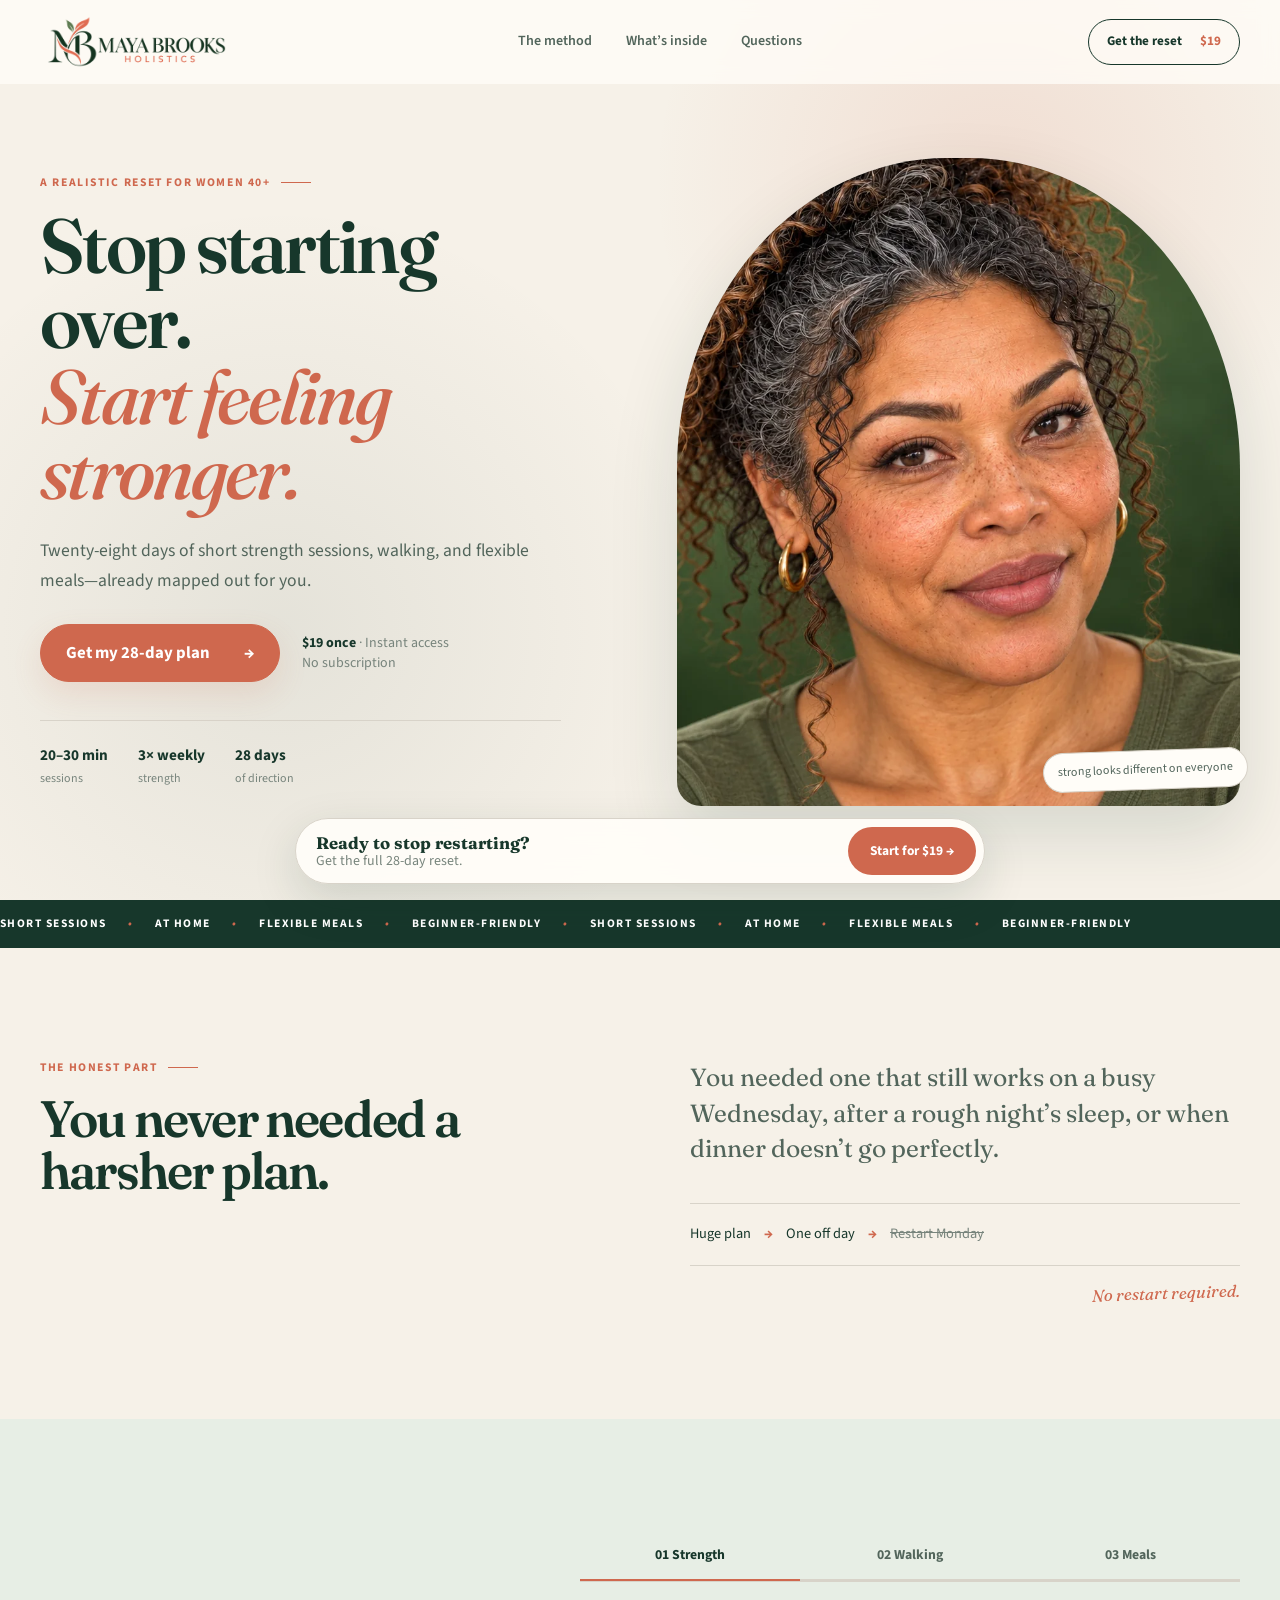
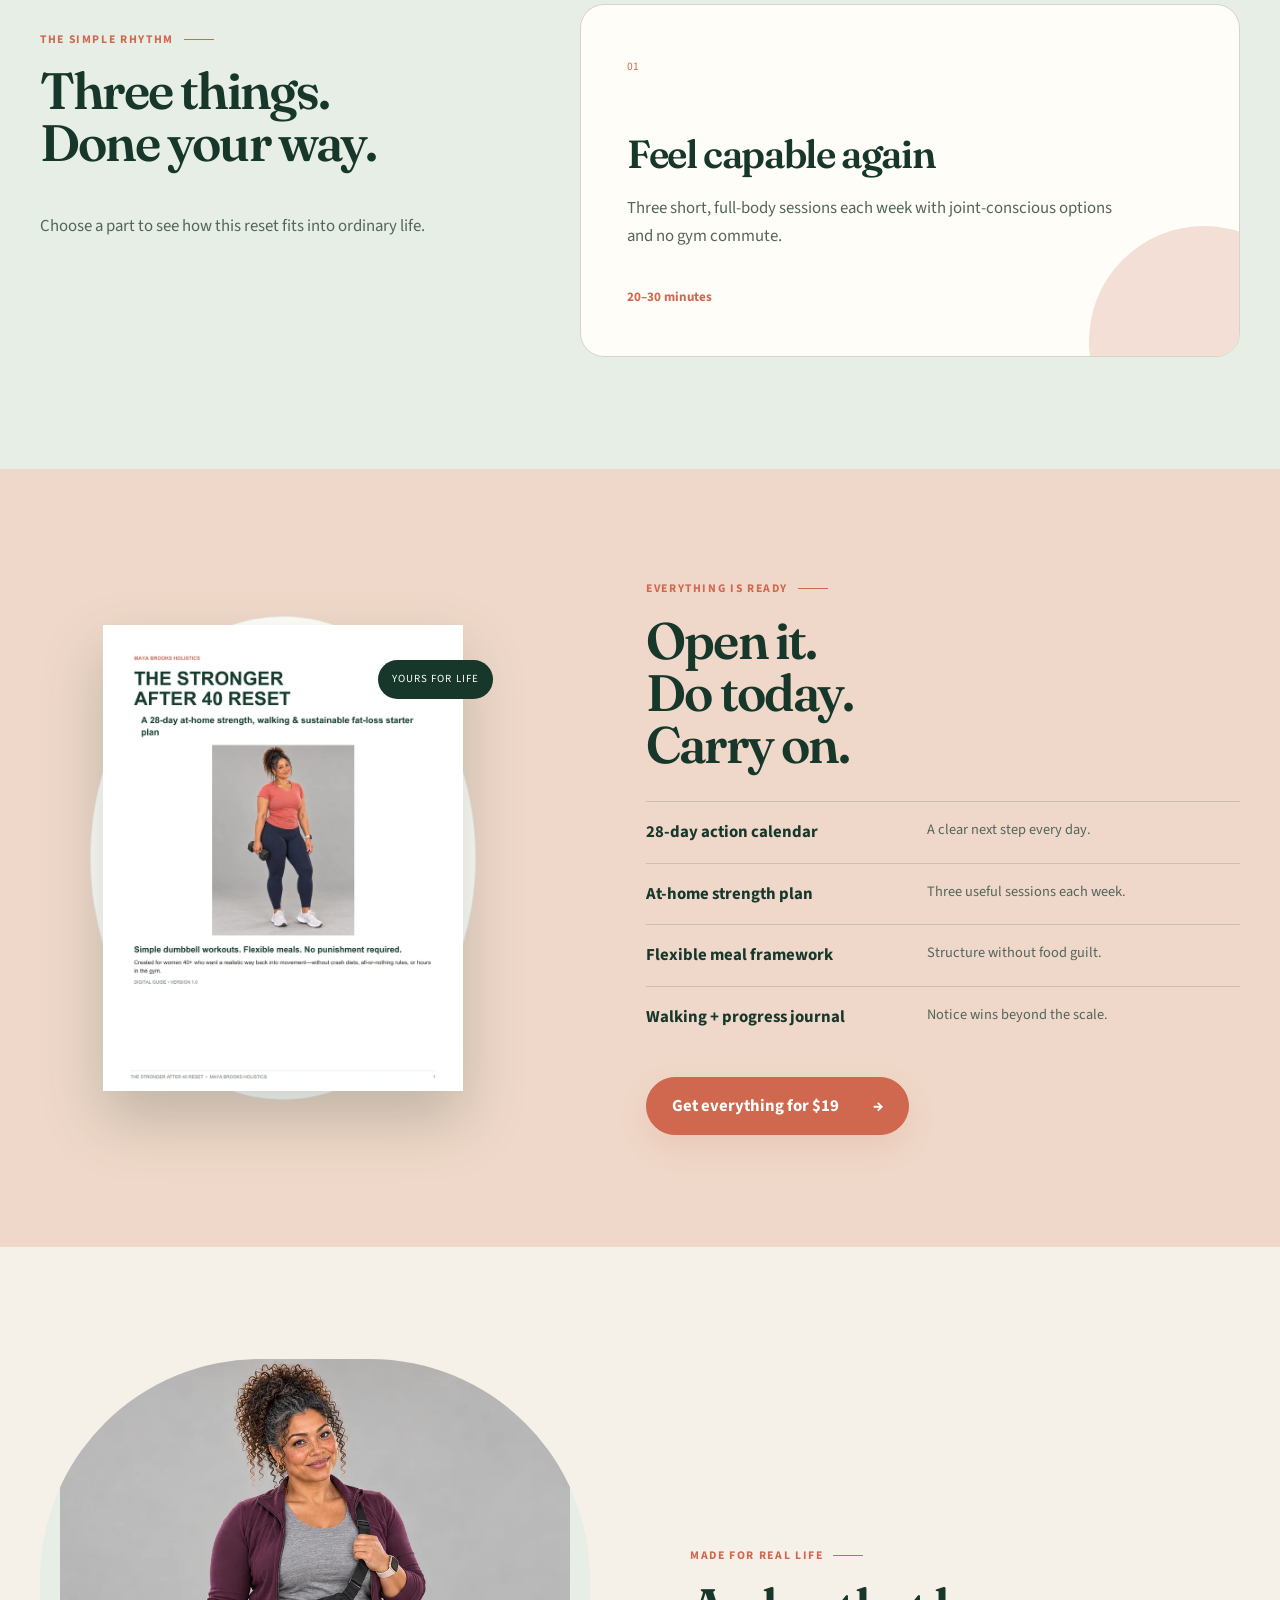
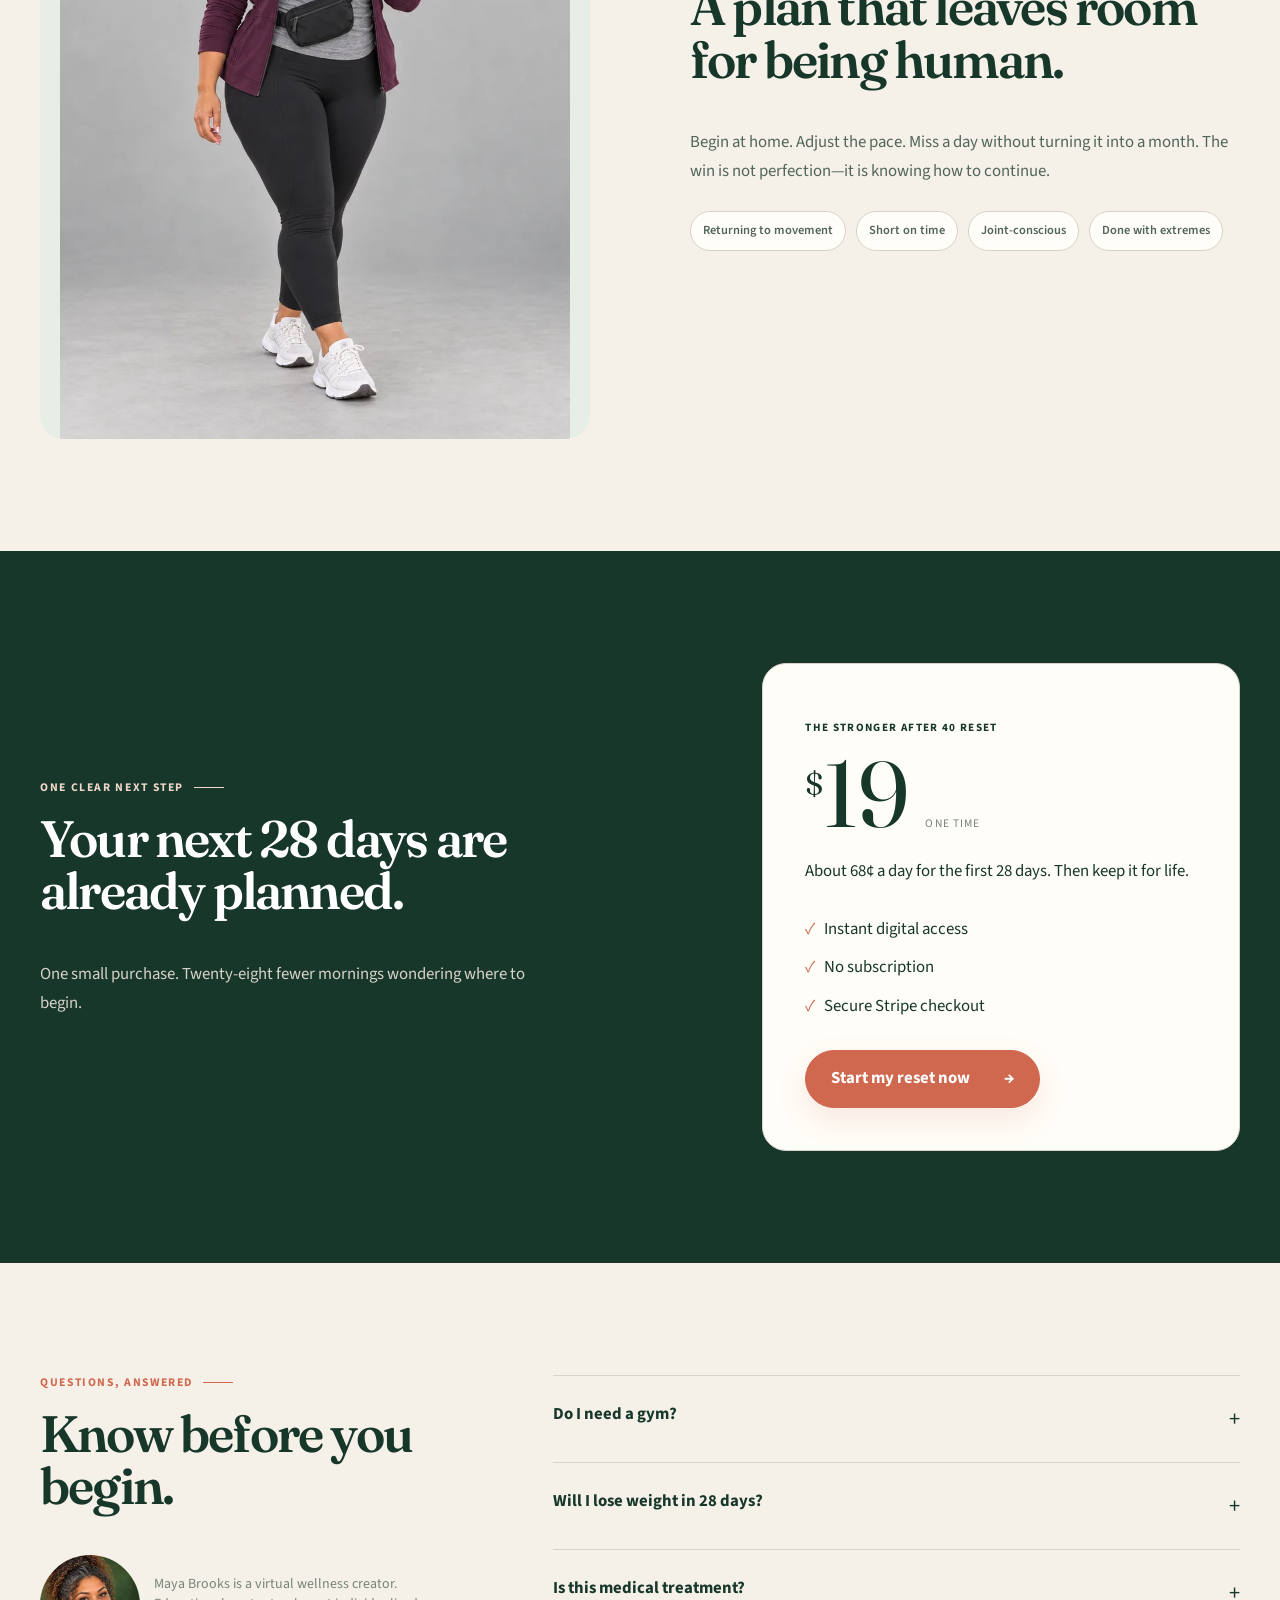
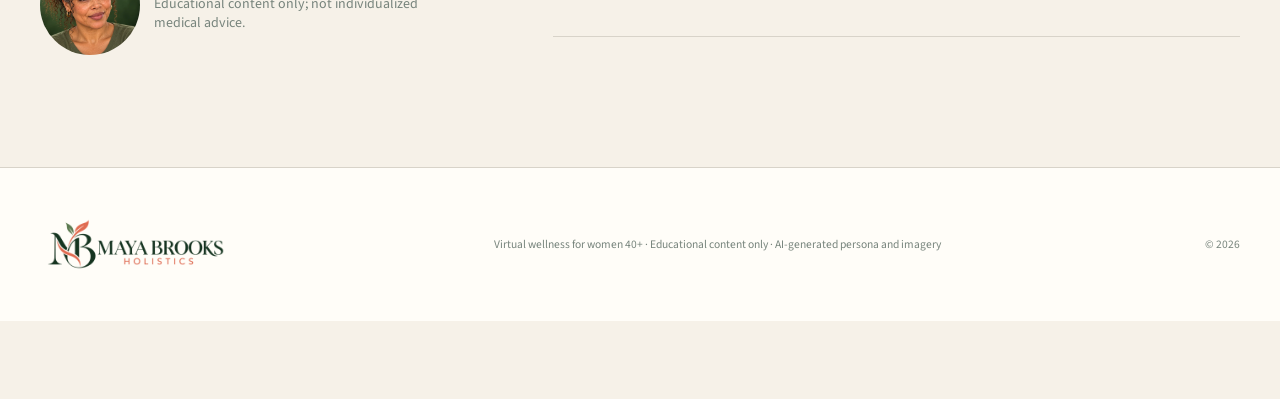
==== commit fdc9bba7: "Preserve footer logo aspect ratio" ====
--- a/index.html
+++ b/index.html
@@ -24,7 +24,8 @@
       if (matchMedia("(min-width:901px)").matches)
         location.replace("desktop.html");
     </script>
-    <link rel="stylesheet" href="design.css?v=3" />
+    <link rel="stylesheet" href="design.css?v=4" />
+    <link rel="stylesheet" href="fixes.css?v=1" />
   </head>
   <body class="mobile-page">
     <div class="progress" aria-hidden="true"></div>
@@ -253,7 +254,6 @@
       <img
         src="assets/maya-brooks-logo-compact.png"
         width="450"
-        height="150"
         alt="Maya Brooks Holistics"
       />
       <p>
--- a/fixes.css
+++ b/fixes.css
@@ -0,0 +1,16 @@
+footer img {
+  display: block;
+  width: 190px;
+  height: auto;
+  max-height: 72px;
+  object-fit: contain;
+  object-position: left center;
+}
+
+@media (max-width: 900px) {
+  footer img {
+    width: 165px;
+    height: auto;
+    max-height: 64px;
+  }
+}
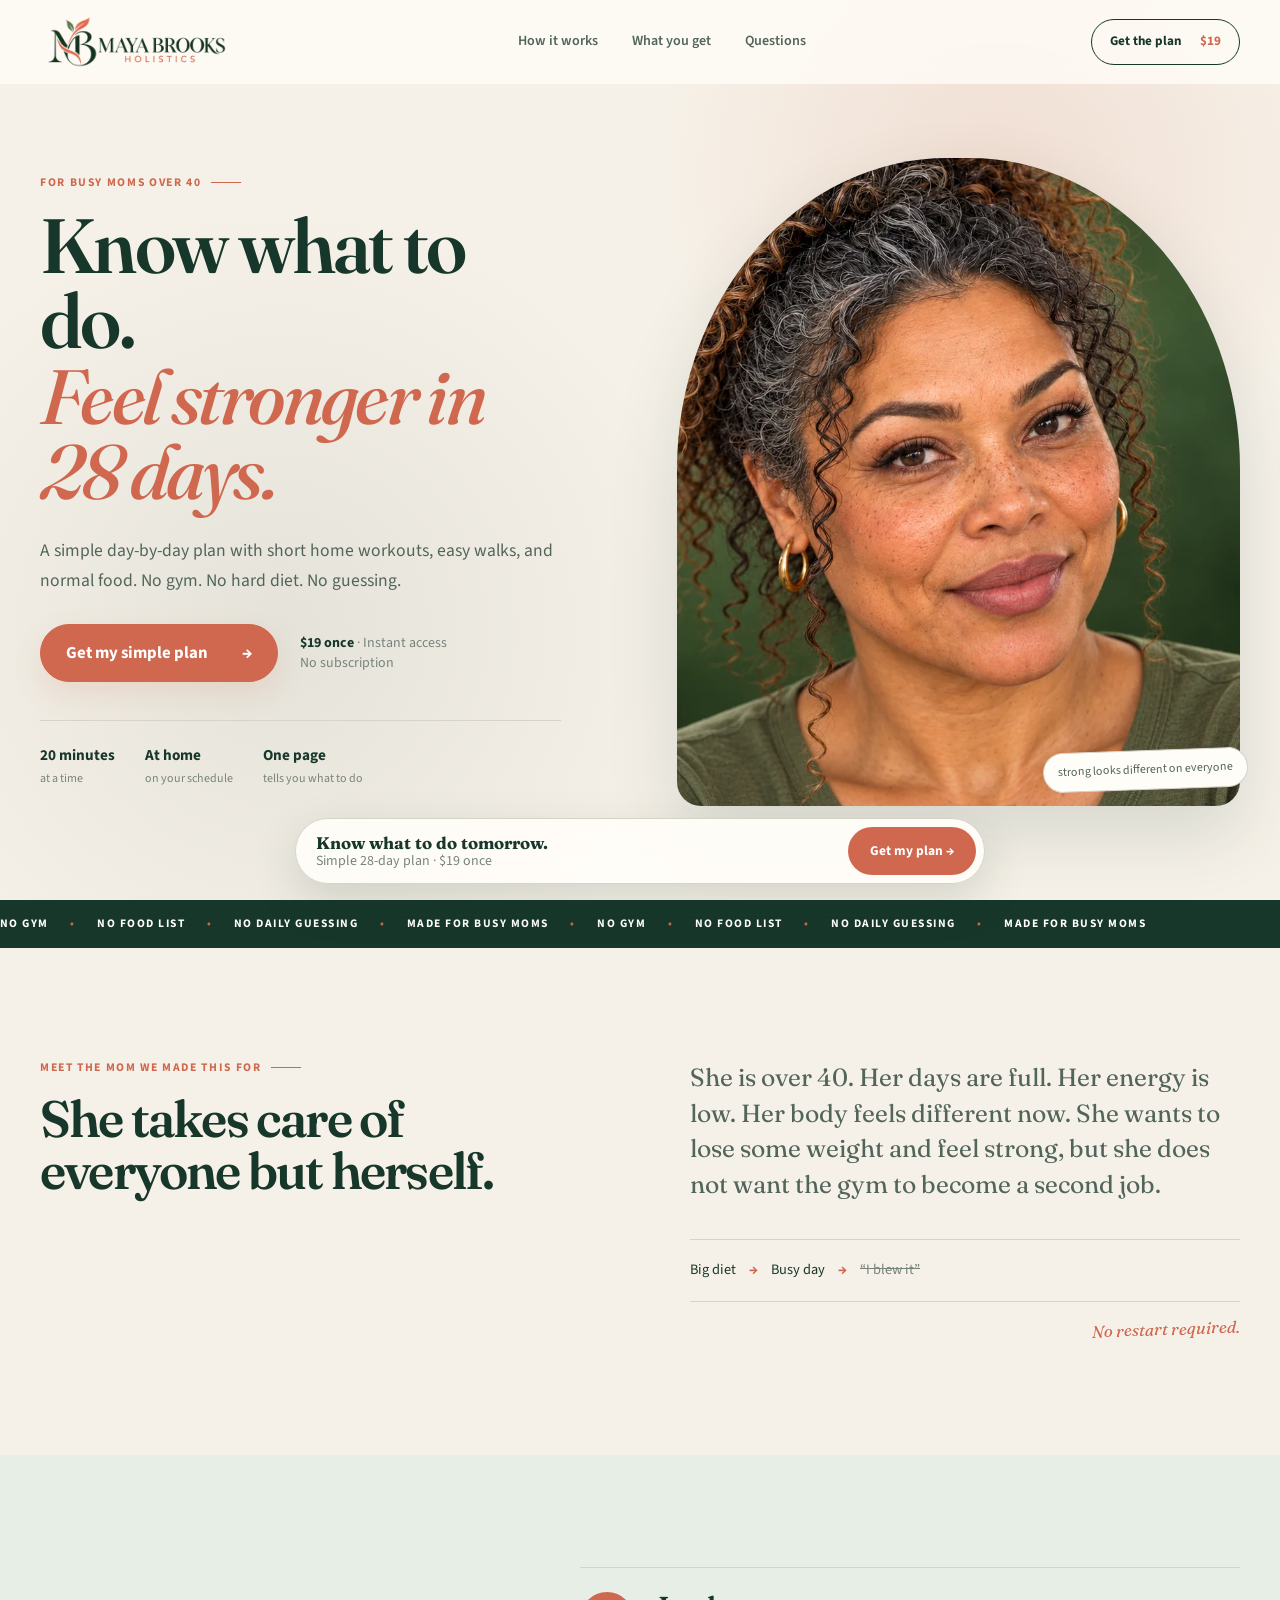
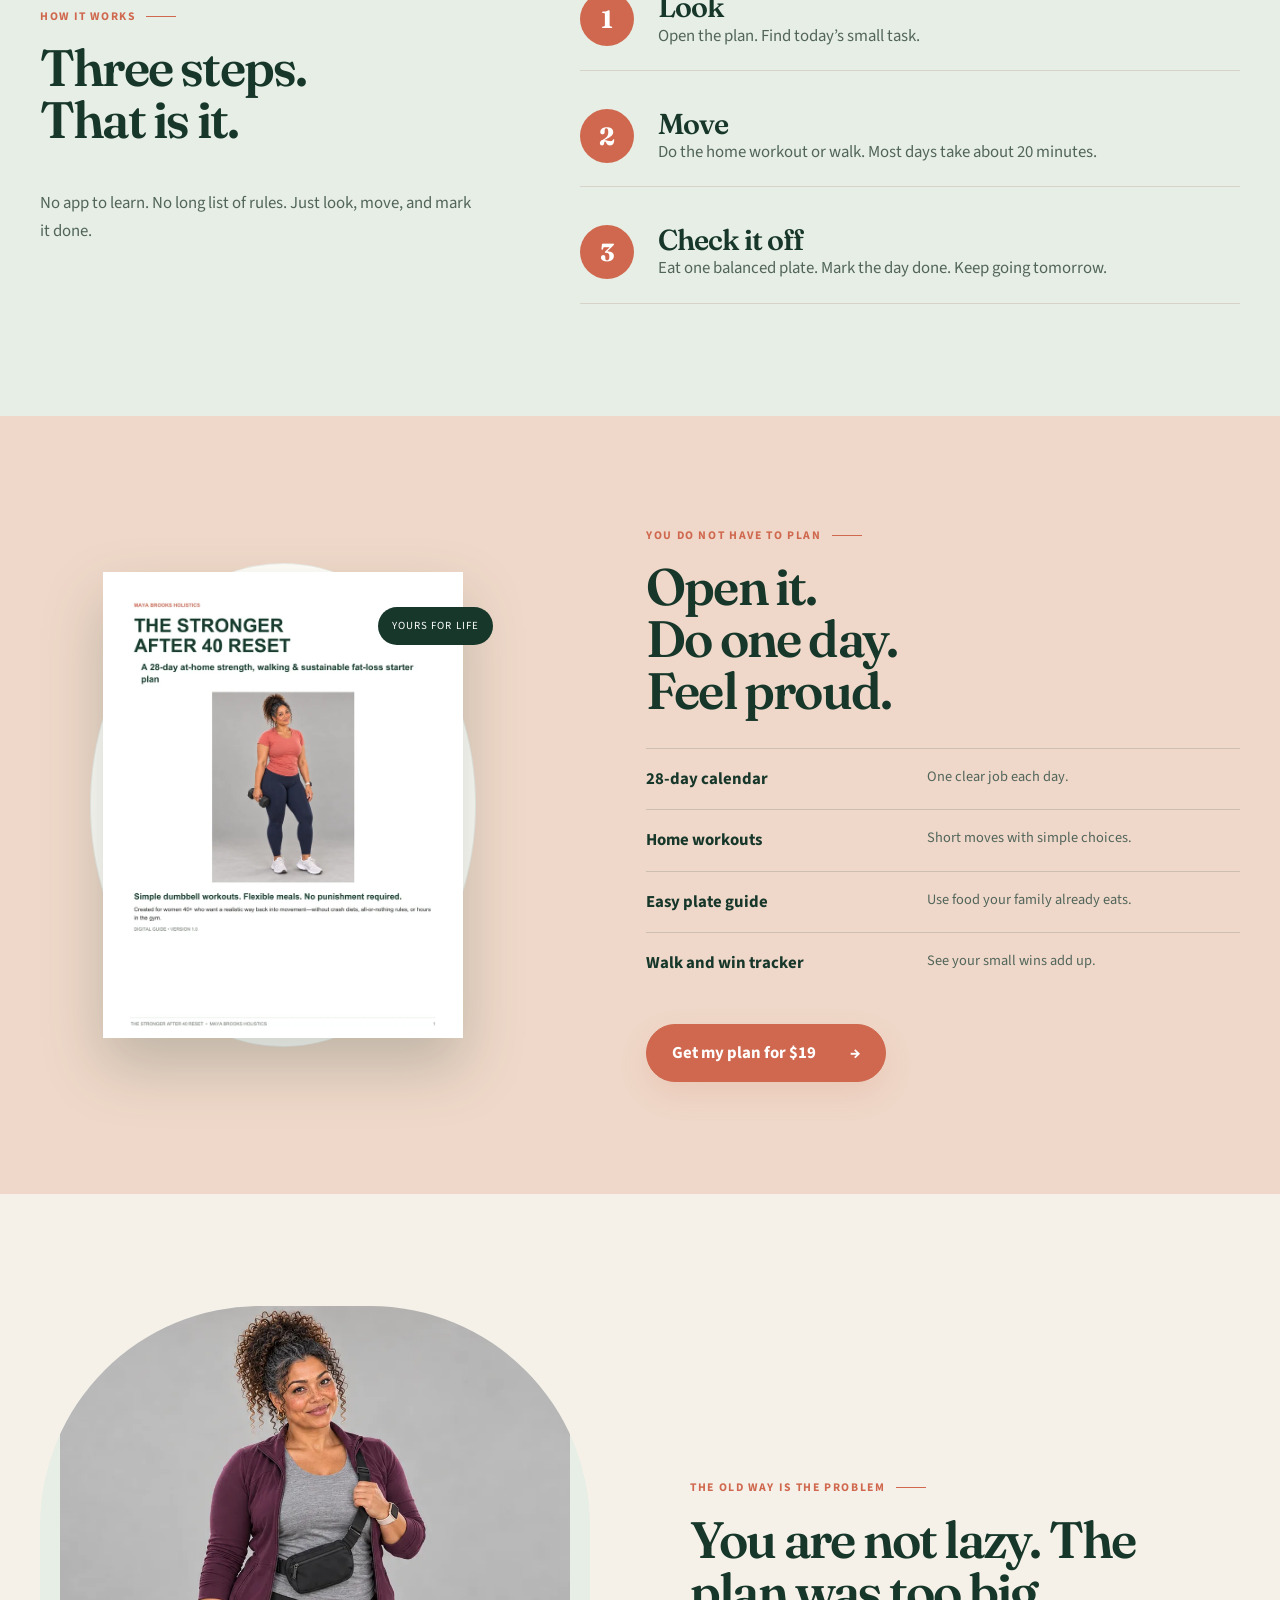
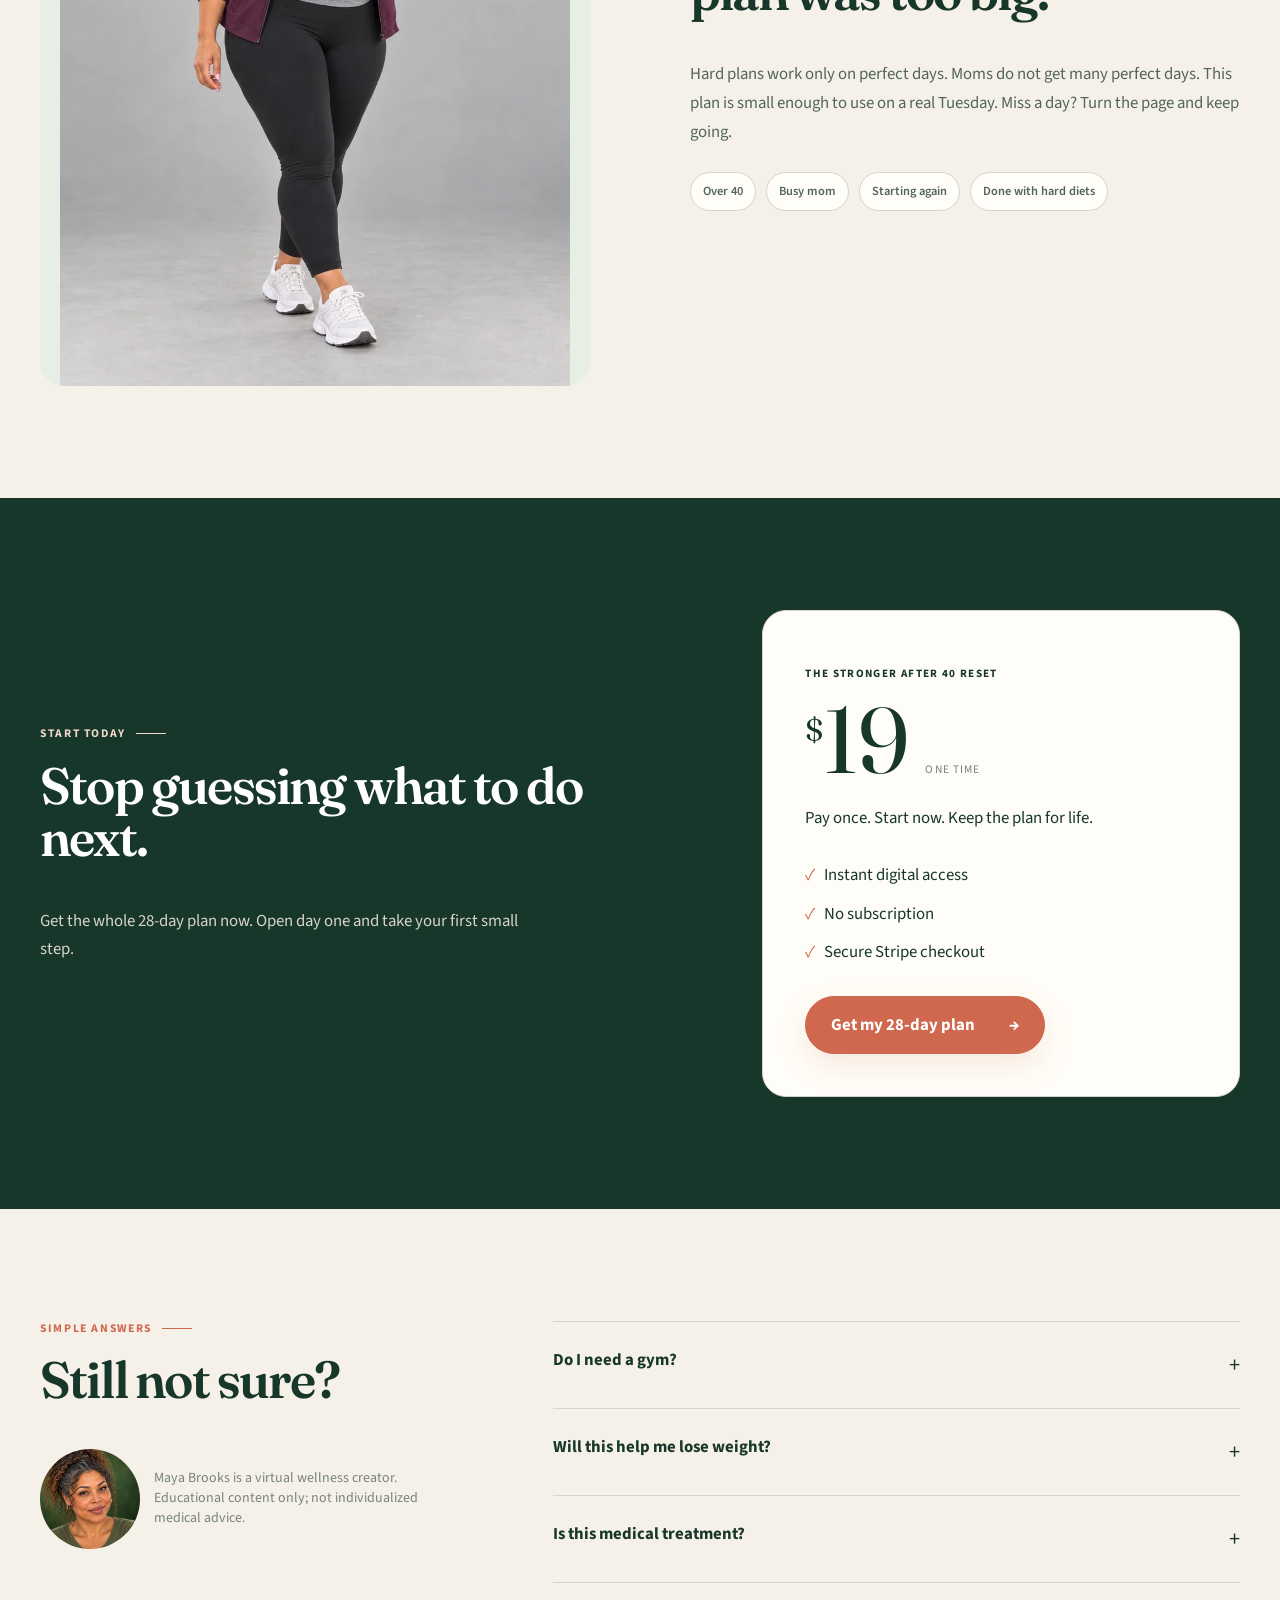
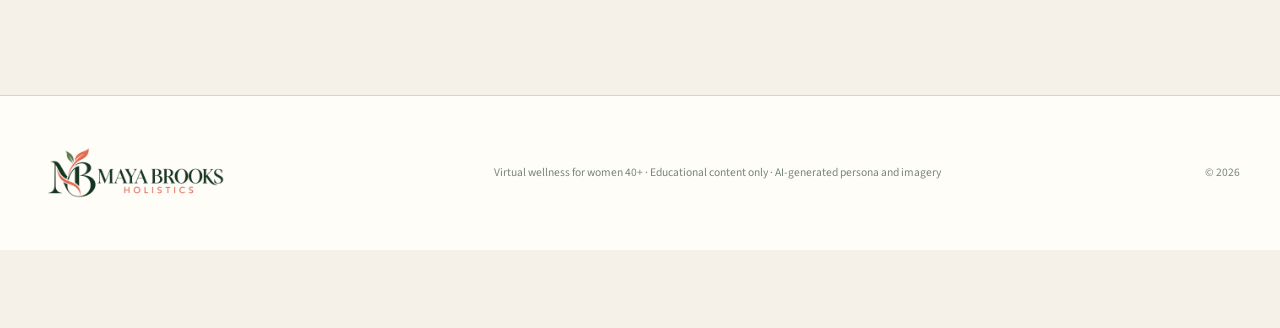
==== commit e5865804: "Simplify offer around busy moms and three steps" ====
--- a/index.html
+++ b/index.html
@@ -8,12 +8,12 @@
     />
     <meta
       name="description"
-      content="A beautifully simple 28-day strength, walking and flexible-meals reset for women 40+."
+      content="A simple 28-day at-home plan for busy moms over 40 who want to feel stronger and get back on track."
     />
     <meta property="og:title" content="The Stronger After 40 Reset" />
     <meta
       property="og:description"
-      content="Stop starting over. Start feeling stronger."
+      content="Know what to do each day. Move for 20 minutes. Feel proud again."
     />
     <meta
       property="og:image"
@@ -25,7 +25,7 @@
         location.replace("desktop.html");
     </script>
     <link rel="stylesheet" href="design.css?v=4" />
-    <link rel="stylesheet" href="fixes.css?v=1" />
+    <link rel="stylesheet" href="fixes.css?v=2" />
   </head>
   <body class="mobile-page">
     <div class="progress" aria-hidden="true"></div>
@@ -38,7 +38,7 @@
           height="150"
           alt="Maya Brooks Holistics" /></a
       ><a class="nav-buy checkout-link" href="#offer"
-        >Get the reset <span>$19</span></a
+        >Get the plan <span>$19</span></a
       >
     </header>
     <main id="main">
@@ -54,17 +54,17 @@
           /><span class="photo-note">made for real life</span>
         </div>
         <div class="hero-copy reveal">
-          <p class="eyebrow">A realistic reset for women 40+</p>
+          <p class="eyebrow">For busy moms over 40</p>
           <h1 class="hero-title">
-            <span class="hero-word">Stop starting over.</span>
-            <em class="hero-word">Start feeling stronger.</em>
+            <span class="hero-word">Know what to do.</span>
+            <em class="hero-word">Feel stronger in 28 days.</em>
           </h1>
           <p>
-            Twenty-eight days of short strength sessions, walking, and flexible
-            meals—already mapped out for you.
+            A simple day-by-day plan with short home workouts, easy walks, and
+            normal food. No gym. No hard diet. No guessing.
           </p>
           <a class="button magnet checkout-link" href="#offer"
-            >Get my 28-day plan <span>→</span></a
+            >Get my simple plan <span>→</span></a
           ><small
             >One-time $19 payment · Instant access · No subscription</small
           >
@@ -72,86 +72,57 @@
       </section>
       <div class="promise-ribbon">
         <div>
-          Short sessions <i>•</i> At home <i>•</i> Flexible meals
-          <i>•</i> Beginner-friendly <i>•</i> Short sessions <i>•</i> At home
-          <i>•</i> Flexible meals
+          No gym <i>•</i> No food list <i>•</i> No daily guessing <i>•</i> Made
+          for busy moms <i>•</i> No gym <i>•</i> No food list
         </div>
       </div>
       <section class="intro section">
-        <p class="eyebrow reveal">The honest part</p>
-        <h2 class="float-title">You never needed a harsher plan.</h2>
+        <p class="eyebrow reveal">Made for a busy mom like you</p>
+        <h2 class="float-title">You take care of everyone but yourself.</h2>
         <p class="reading-copy reveal">
-          You needed one that still works on a busy Wednesday, after a rough
-          night’s sleep, or when dinner doesn’t go perfectly.
+          You are over 40. Your days are full. Your energy is low. You want to
+          lose some weight and feel strong, but the gym cannot be a second job.
         </p>
         <div class="restart-note reveal">
-          <span>Huge plan</span><b>→</b><span>One off day</span><b>→</b
-          ><s>Restart Monday</s>
+          <span>Big diet</span><b>→</b><span>Busy day</span><b>→</b
+          ><s>“I blew it”</s>
         </div>
         <p class="hand-note">No restart required.</p>
       </section>
       <section class="method section" id="method">
         <div class="section-heading reveal">
-          <p class="eyebrow">The simple rhythm</p>
-          <h2 class="float-title">Three things.<br />Done your way.</h2>
-          <p>Tap each part to see how the reset fits into ordinary life.</p>
-        </div>
-        <div class="method-component reveal">
-          <div
-            class="method-tabs"
-            role="tablist"
-            aria-label="The three parts of the reset"
-          >
-            <button
-              class="method-tab"
-              role="tab"
-              aria-selected="true"
-              data-tab="strength"
-            >
-              Strength</button
-            ><button
-              class="method-tab"
-              role="tab"
-              aria-selected="false"
-              data-tab="walking"
-            >
-              Walking</button
-            ><button
-              class="method-tab"
-              role="tab"
-              aria-selected="false"
-              data-tab="meals"
-            >
-              Meals
-            </button>
-          </div>
-          <div class="method-panel card" data-panel="strength">
-            <span>01</span>
-            <h3>Feel capable again</h3>
-            <p>
-              Three short, full-body sessions each week with joint-conscious
-              options and no gym commute.
-            </p>
-            <strong>20–30 minutes</strong>
-          </div>
-          <div class="method-panel card" data-panel="walking" hidden>
-            <span>02</span>
-            <h3>Build a habit that travels</h3>
-            <p>
-              Walking gives you a reliable “I still did something” win on the
-              days life gets crowded.
-            </p>
-            <strong>Your pace, your route</strong>
-          </div>
-          <div class="method-panel card" data-panel="meals" hidden>
-            <span>03</span>
-            <h3>Eat like a human</h3>
-            <p>
-              A flexible plate framework helps you build satisfying meals
-              without banning foods you love.
-            </p>
-            <strong>No complicated math</strong>
-          </div>
+          <p class="eyebrow">How it works</p>
+          <h2 class="float-title">Three steps.<br />That is it.</h2>
+          <p>
+            No app to learn. No long rules. Just look, move, and check it off.
+          </p>
+        </div>
+        <div class="simple-steps reveal" aria-label="Three steps">
+          <article>
+            <span>1</span>
+            <div>
+              <h3>Look</h3>
+              <p>Open the plan. Find today’s small task.</p>
+            </div>
+          </article>
+          <article>
+            <span>2</span>
+            <div>
+              <h3>Move</h3>
+              <p>
+                Do the home workout or walk. Most days take about 20 minutes.
+              </p>
+            </div>
+          </article>
+          <article>
+            <span>3</span>
+            <div>
+              <h3>Check it off</h3>
+              <p>
+                Eat one balanced plate. Mark the day done. Keep going tomorrow.
+              </p>
+            </div>
+          </article>
         </div>
       </section>
       <section class="visual-story section">
@@ -166,23 +137,22 @@
           /><span class="keep-badge">Yours for life</span>
         </div>
         <div class="guide-copy reveal">
-          <p class="eyebrow">Everything is ready</p>
-          <h2 class="float-title">Open it.<br />Do today.<br />Carry on.</h2>
+          <p class="eyebrow">You do not have to plan</p>
+          <h2 class="float-title">
+            Open it.<br />Do one day.<br />Feel proud.
+          </h2>
           <ul>
+            <li><b>28-day calendar</b><span>One clear job each day.</span></li>
             <li>
-              <b>28-day action calendar</b
-              ><span>Know exactly what comes next.</span>
+              <b>Home workouts</b><span>Short moves with simple choices.</span>
             </li>
             <li>
-              <b>At-home strength plan</b><span>Simple, useful movement.</span>
+              <b>Easy plate guide</b
+              ><span>Use food your family already eats.</span>
             </li>
             <li>
-              <b>Flexible meal framework</b
-              ><span>Structure without food guilt.</span>
-            </li>
-            <li>
-              <b>Walking + progress journal</b
-              ><span>Notice wins beyond the scale.</span>
+              <b>Walk and win tracker</b
+              ><span>See your small wins add up.</span>
             </li>
           </ul>
         </div>
@@ -198,34 +168,32 @@
           />
         </div>
         <div class="fit-copy reveal">
-          <p class="eyebrow">This will feel familiar</p>
-          <h2 class="float-title">Built for imperfect days.</h2>
-          <p>
-            Begin at home. Adjust the pace. Miss a day without turning it into a
-            month. The goal is not perfection—it is knowing how to continue.
+          <p class="eyebrow">The old way is the problem</p>
+          <h2 class="float-title">You are not lazy. The plan was too big.</h2>
+          <p>
+            Hard plans need perfect days. Moms do not get many perfect days.
+            This plan is small enough for a real Tuesday. Miss a day? Turn the
+            page and keep going.
           </p>
           <div class="tags">
-            <span class="tag">Returning to movement</span
-            ><span class="tag">Short on time</span
-            ><span class="tag">Joint-conscious</span
-            ><span class="tag">Done with extremes</span>
+            <span class="tag">Over 40</span><span class="tag">Busy mom</span
+            ><span class="tag">Starting again</span
+            ><span class="tag">Done with hard diets</span>
           </div>
         </div>
       </section>
       <section class="offer section" id="offer">
-        <p class="eyebrow reveal">One clear next step</p>
-        <h2 class="float-title">Your next 28 days are already planned.</h2>
+        <p class="eyebrow reveal">Start today</p>
+        <h2 class="float-title">Stop guessing what to do next.</h2>
         <div class="price reveal"><sup>$</sup>19 <span>one time</span></div>
-        <p class="reveal">
-          About 68¢ a day for the first 28 days. Then keep it for life.
-        </p>
+        <p class="reveal">Pay once. Start now. Keep the plan for life.</p>
         <a class="button light magnet checkout-link reveal" href="#offer"
-          >Start my reset now <span>→</span></a
+          >Get my 28-day plan <span>→</span></a
         ><small>Secure Stripe checkout · Instant digital access</small>
       </section>
       <section class="faq section" id="faq">
-        <p class="eyebrow reveal">Questions, answered</p>
-        <h2 class="float-title">Know before you begin.</h2>
+        <p class="eyebrow reveal">Simple answers</p>
+        <h2 class="float-title">Still not sure?</h2>
         <details>
           <summary>Do I need a gym?<span>+</span></summary>
           <p>
@@ -234,10 +202,10 @@
           </p>
         </details>
         <details>
-          <summary>Will I lose weight in 28 days?<span>+</span></summary>
-          <p>
-            Results vary. The focus is repeatable movement, supportive eating
-            habits, and momentum—not a rapid-weight-loss promise.
+          <summary>Will this help me lose weight?<span>+</span></summary>
+          <p>
+            It can help you build habits that support weight loss. Every body is
+            different, so no one can promise a number on the scale.
           </p>
         </details>
         <details>
@@ -263,8 +231,8 @@
       <p>© <span id="year"></span></p>
     </footer>
     <div class="sticky">
-      <span><b>28-Day Reset</b><small>$19 · yours for life</small></span
-      ><a class="checkout-link" href="#offer">Start now →</a>
+      <span><b>Simple 28-day plan</b><small>$19 · yours for life</small></span
+      ><a class="checkout-link" href="#offer">Get my plan →</a>
     </div>
     <script src="script.js?v=6"></script>
   </body>
--- a/fixes.css
+++ b/fixes.css
@@ -14,3 +14,70 @@
     max-height: 64px;
   }
 }
+
+.simple-steps {
+  display: grid;
+  gap: 14px;
+}
+
+.simple-steps article {
+  display: grid;
+  grid-template-columns: 58px 1fr;
+  gap: 20px;
+  align-items: center;
+  padding: 22px 0;
+  border-bottom: 1px solid var(--border);
+}
+
+.simple-steps article:first-child {
+  border-top: 1px solid var(--border);
+}
+
+.simple-steps article > span {
+  display: grid;
+  width: 54px;
+  height: 54px;
+  place-items: center;
+  border-radius: 50%;
+  background: var(--accent);
+  color: var(--white);
+  font-family: var(--serif);
+  font-size: 1.55rem;
+  font-weight: 700;
+}
+
+.simple-steps h3,
+.simple-steps p {
+  margin: 0;
+}
+
+.simple-steps h3 {
+  font-size: 1.8rem;
+}
+
+.simple-steps p {
+  color: var(--text-secondary);
+  line-height: 1.45;
+}
+
+@media (max-width: 900px) {
+  .simple-steps {
+    margin-top: 30px;
+  }
+
+  .simple-steps article {
+    grid-template-columns: 48px 1fr;
+    gap: 15px;
+    padding: 20px 0;
+  }
+
+  .simple-steps article > span {
+    width: 46px;
+    height: 46px;
+    font-size: 1.3rem;
+  }
+
+  .simple-steps h3 {
+    font-size: 1.5rem;
+  }
+}
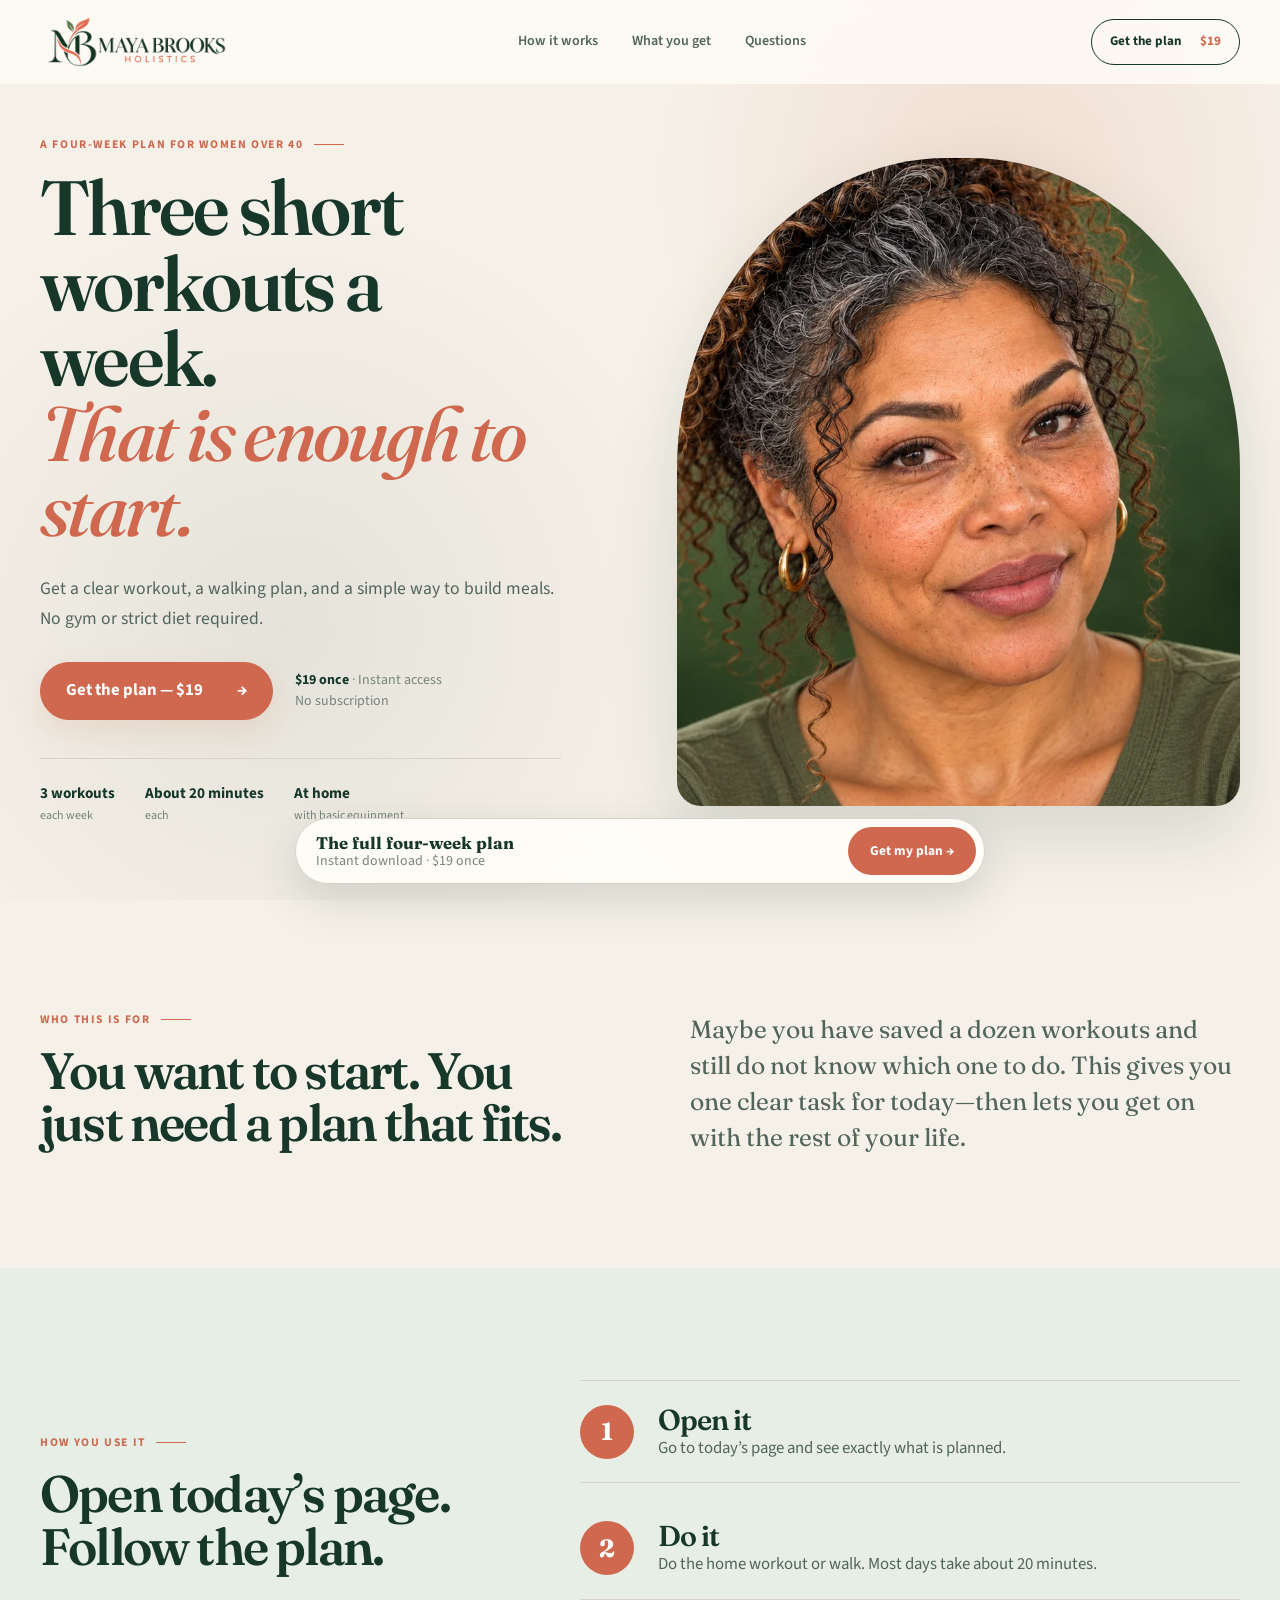
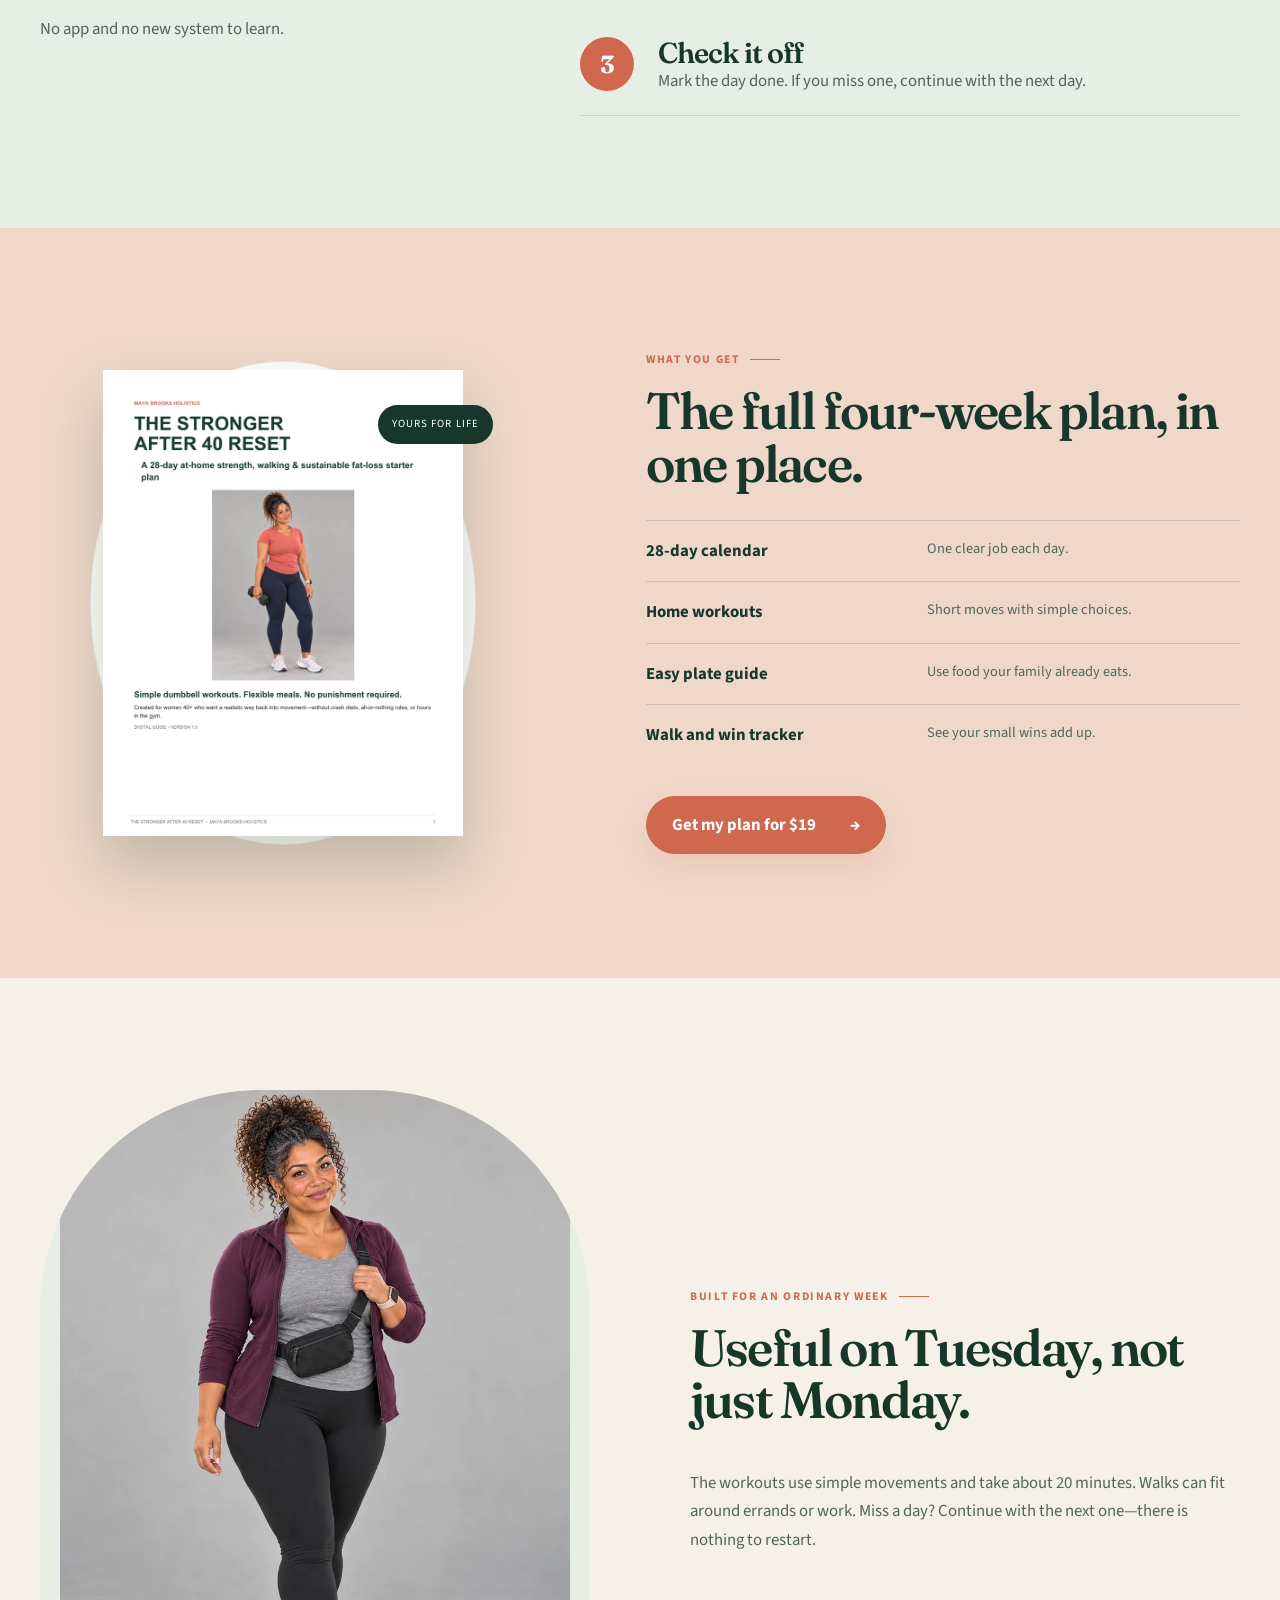
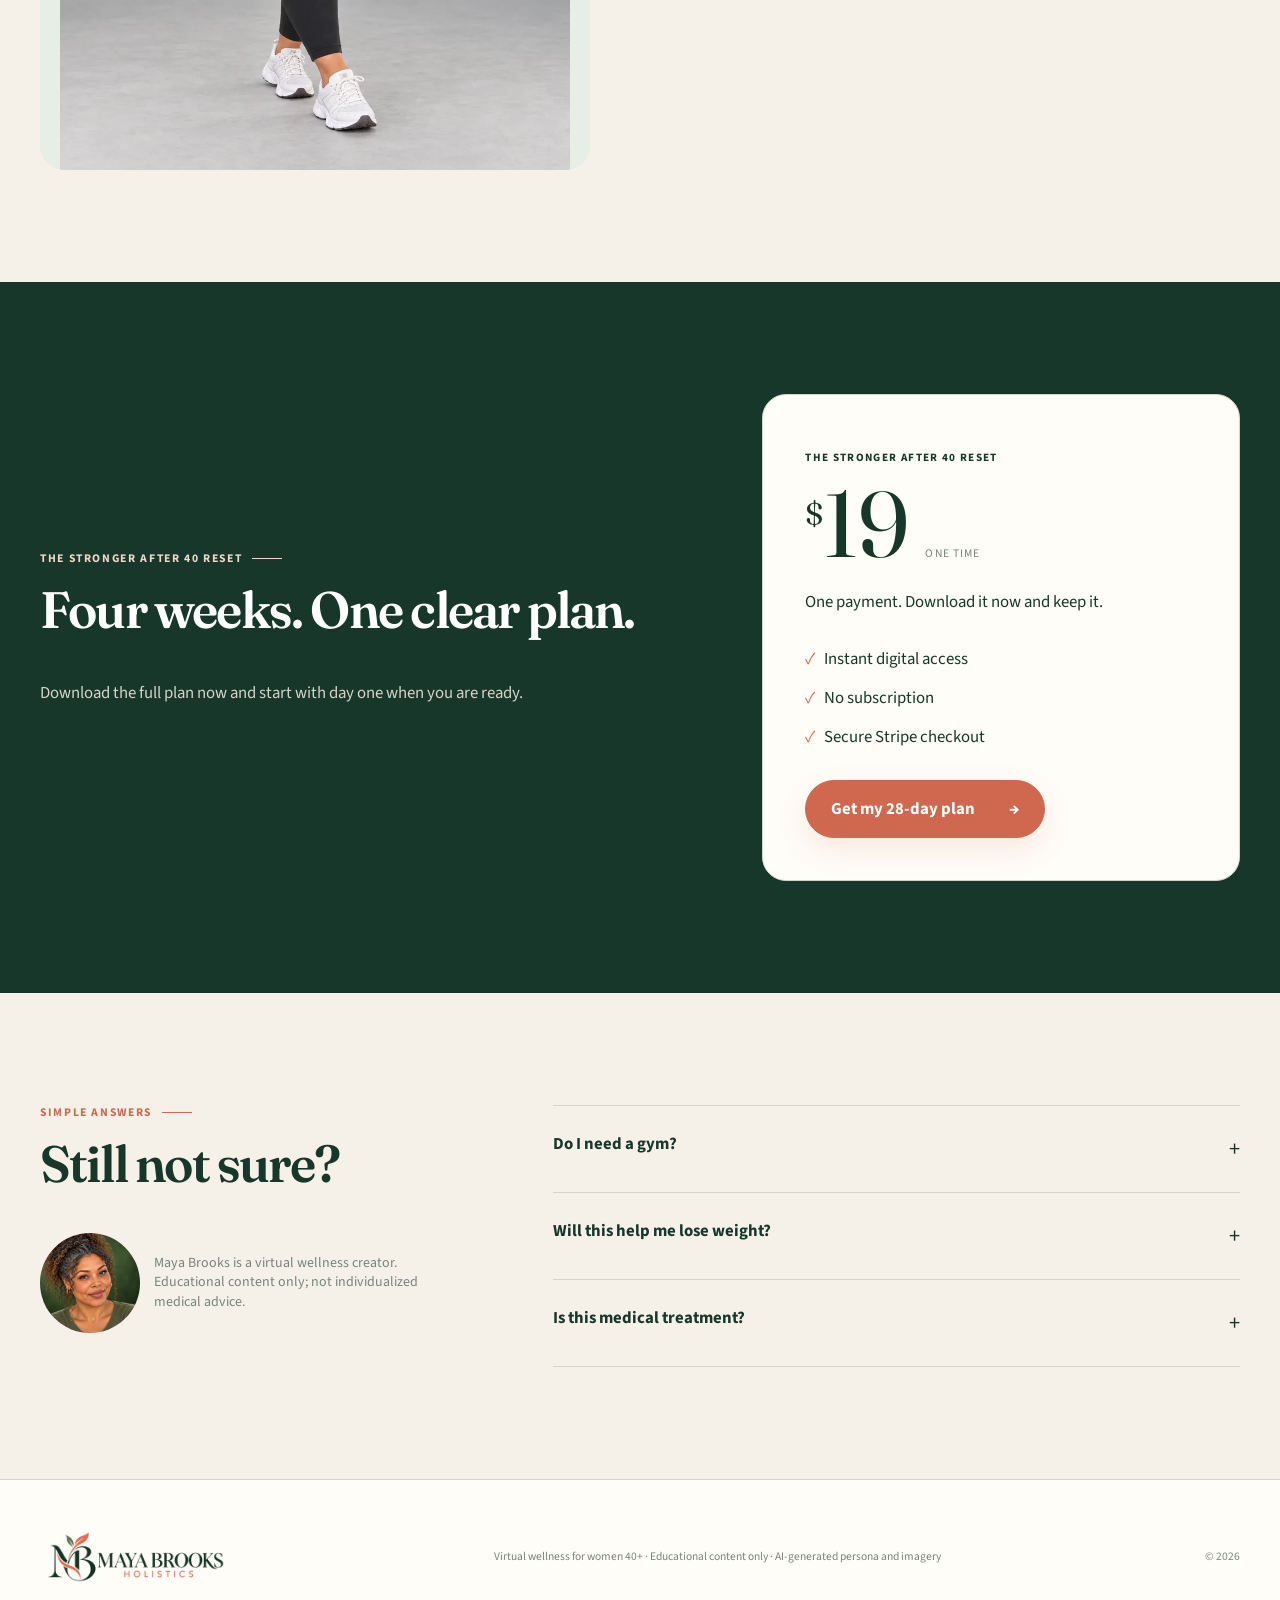
==== commit c506d742: "Make landing page copy more human and specific" ====
--- a/index.html
+++ b/index.html
@@ -13,7 +13,7 @@
     <meta property="og:title" content="The Stronger After 40 Reset" />
     <meta
       property="og:description"
-      content="Know what to do each day. Move for 20 minutes. Feel proud again."
+      content="Three short home workouts a week, a walking plan, and a simple way to build meals."
     />
     <meta
       property="og:image"
@@ -25,7 +25,7 @@
         location.replace("desktop.html");
     </script>
     <link rel="stylesheet" href="design.css?v=4" />
-    <link rel="stylesheet" href="fixes.css?v=2" />
+    <link rel="stylesheet" href="fixes.css?v=3" />
   </head>
   <body class="mobile-page">
     <div class="progress" aria-hidden="true"></div>
@@ -51,64 +51,54 @@
             height="1200"
             alt="Maya Brooks, virtual wellness creator"
             fetchpriority="high"
-          /><span class="photo-note">made for real life</span>
+          />
         </div>
         <div class="hero-copy reveal">
-          <p class="eyebrow">For busy moms over 40</p>
+          <p class="eyebrow">A four-week plan for women over 40</p>
           <h1 class="hero-title">
-            <span class="hero-word">Know what to do.</span>
-            <em class="hero-word">Feel stronger in 28 days.</em>
+            <span class="hero-word">Three short workouts a week.</span>
+            <em class="hero-word">That is enough to start.</em>
           </h1>
           <p>
-            A simple day-by-day plan with short home workouts, easy walks, and
-            normal food. No gym. No hard diet. No guessing.
+            Get a clear workout, a walking plan, and a simple way to build
+            meals. No gym or strict diet required.
           </p>
           <a class="button magnet checkout-link" href="#offer"
-            >Get my simple plan <span>→</span></a
+            >Get the plan — $19 <span>→</span></a
           ><small
             >One-time $19 payment · Instant access · No subscription</small
           >
         </div>
       </section>
-      <div class="promise-ribbon">
-        <div>
-          No gym <i>•</i> No food list <i>•</i> No daily guessing <i>•</i> Made
-          for busy moms <i>•</i> No gym <i>•</i> No food list
-        </div>
-      </div>
       <section class="intro section">
-        <p class="eyebrow reveal">Made for a busy mom like you</p>
-        <h2 class="float-title">You take care of everyone but yourself.</h2>
+        <p class="eyebrow reveal">Who this is for</p>
+        <h2 class="float-title">You want to start. You just need a plan that fits.</h2>
         <p class="reading-copy reveal">
-          You are over 40. Your days are full. Your energy is low. You want to
-          lose some weight and feel strong, but the gym cannot be a second job.
+          Maybe you have saved a dozen workouts and still do not know which one
+          to do. This gives you one clear task for today—then lets you get on
+          with the rest of your life.
         </p>
-        <div class="restart-note reveal">
-          <span>Big diet</span><b>→</b><span>Busy day</span><b>→</b
-          ><s>“I blew it”</s>
-        </div>
-        <p class="hand-note">No restart required.</p>
       </section>
       <section class="method section" id="method">
         <div class="section-heading reveal">
-          <p class="eyebrow">How it works</p>
-          <h2 class="float-title">Three steps.<br />That is it.</h2>
-          <p>
-            No app to learn. No long rules. Just look, move, and check it off.
+          <p class="eyebrow">How you use it</p>
+          <h2 class="float-title">Open today’s page.<br />Follow the plan.</h2>
+          <p>
+            No app and no new system to learn.
           </p>
         </div>
         <div class="simple-steps reveal" aria-label="Three steps">
           <article>
             <span>1</span>
             <div>
-              <h3>Look</h3>
-              <p>Open the plan. Find today’s small task.</p>
+              <h3>Open it</h3>
+              <p>Go to today’s page and see exactly what is planned.</p>
             </div>
           </article>
           <article>
             <span>2</span>
             <div>
-              <h3>Move</h3>
+              <h3>Do it</h3>
               <p>
                 Do the home workout or walk. Most days take about 20 minutes.
               </p>
@@ -119,7 +109,7 @@
             <div>
               <h3>Check it off</h3>
               <p>
-                Eat one balanced plate. Mark the day done. Keep going tomorrow.
+                Mark the day done. If you miss one, continue with the next day.
               </p>
             </div>
           </article>
@@ -137,10 +127,8 @@
           /><span class="keep-badge">Yours for life</span>
         </div>
         <div class="guide-copy reveal">
-          <p class="eyebrow">You do not have to plan</p>
-          <h2 class="float-title">
-            Open it.<br />Do one day.<br />Feel proud.
-          </h2>
+          <p class="eyebrow">What you get</p>
+          <h2 class="float-title">The full four-week plan, in one place.</h2>
           <ul>
             <li><b>28-day calendar</b><span>One clear job each day.</span></li>
             <li>
@@ -168,25 +156,20 @@
           />
         </div>
         <div class="fit-copy reveal">
-          <p class="eyebrow">The old way is the problem</p>
-          <h2 class="float-title">You are not lazy. The plan was too big.</h2>
-          <p>
-            Hard plans need perfect days. Moms do not get many perfect days.
-            This plan is small enough for a real Tuesday. Miss a day? Turn the
-            page and keep going.
-          </p>
-          <div class="tags">
-            <span class="tag">Over 40</span><span class="tag">Busy mom</span
-            ><span class="tag">Starting again</span
-            ><span class="tag">Done with hard diets</span>
-          </div>
+          <p class="eyebrow">Built for an ordinary week</p>
+          <h2 class="float-title">Useful on Tuesday, not just Monday.</h2>
+          <p>
+            The workouts use simple movements and take about 20 minutes. Walks
+            can fit around errands or work. Miss a day? Continue with the next
+            one—there is nothing to restart.
+          </p>
         </div>
       </section>
       <section class="offer section" id="offer">
-        <p class="eyebrow reveal">Start today</p>
-        <h2 class="float-title">Stop guessing what to do next.</h2>
+        <p class="eyebrow reveal">The Stronger After 40 Reset</p>
+        <h2 class="float-title">Four weeks. One clear plan.</h2>
         <div class="price reveal"><sup>$</sup>19 <span>one time</span></div>
-        <p class="reveal">Pay once. Start now. Keep the plan for life.</p>
+        <p class="reveal">One payment. Download it now and keep it.</p>
         <a class="button light magnet checkout-link reveal" href="#offer"
           >Get my 28-day plan <span>→</span></a
         ><small>Secure Stripe checkout · Instant digital access</small>
--- a/fixes.css
+++ b/fixes.css
@@ -8,6 +8,38 @@
 }
 
 @media (max-width: 900px) {
+  .mobile-page .nav {
+    gap: 12px;
+  }
+
+  .mobile-page .brand {
+    min-width: 0;
+    flex: 0 1 146px;
+  }
+
+  .mobile-page .brand img {
+    width: 100%;
+  }
+
+  .mobile-page .nav-buy {
+    flex: 0 0 auto;
+    white-space: nowrap;
+  }
+
+  .mobile-page .hero-copy h1 {
+    font-size: clamp(2.75rem, 11.5vw, 3.35rem);
+    line-height: 1.01;
+  }
+
+  .mobile-page .intro h2,
+  .mobile-page .section-heading h2,
+  .mobile-page .guide-copy h2,
+  .mobile-page .fit-copy h2,
+  .mobile-page .offer h2,
+  .mobile-page .faq h2 {
+    font-size: clamp(2.25rem, 9.5vw, 2.85rem);
+  }
+
   footer img {
     width: 165px;
     height: auto;
